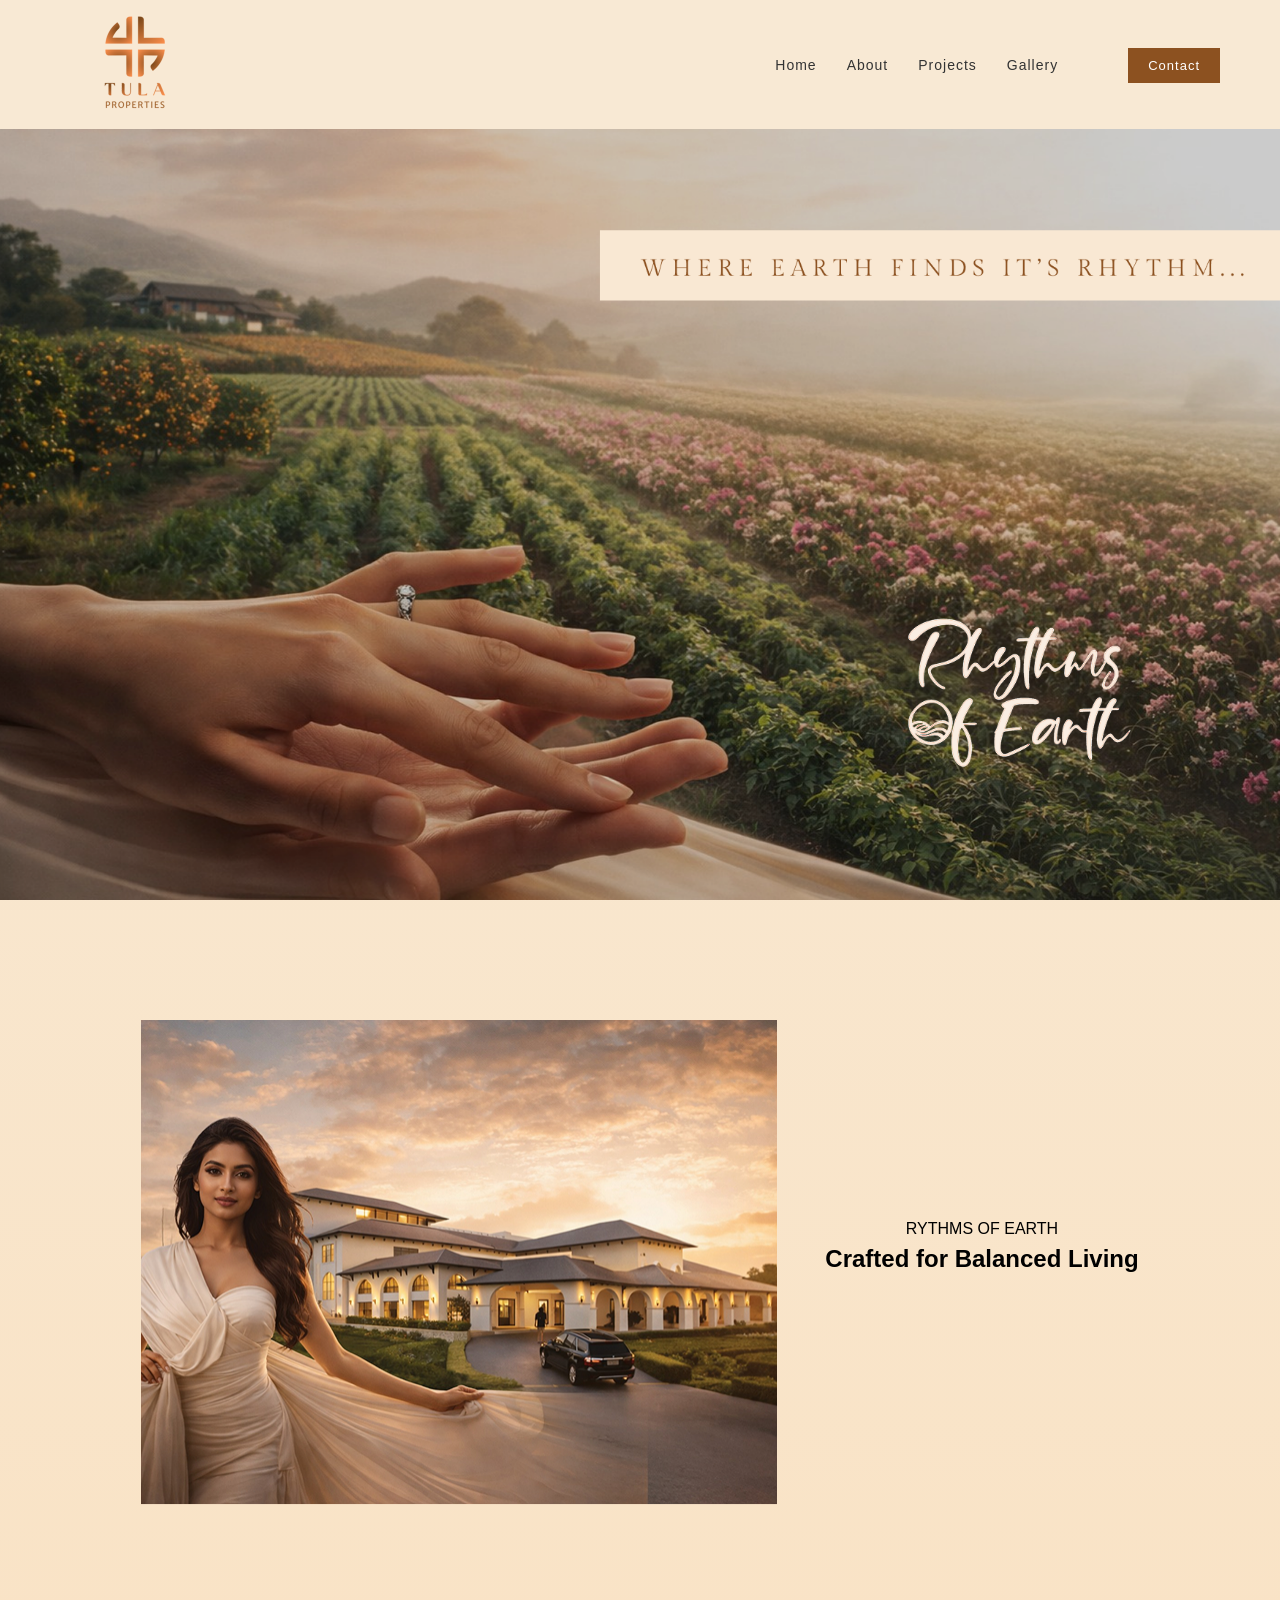
==== Projects/index.html @ 4216119c "Initial Commit" ====
<!DOCTYPE html>
<html lang="en">
    <head>
        <meta charset="UTF-8">
        <meta name="viewport" content="width=device-width, initial-scale=1.0">
        <title>Rhythms of Earth</title>
        <link rel="stylesheet" href="./style.css">
    </head>
    <body>
        <main>
            <header class="tula-navbar">
                <div
                    class="tula-container">
    
                    <!-- Logo -->
                    <div class="tula-logo">
                        <div class="logo-text">
                            <img src="./Images/Logo.png" alt="Logo" class="nav-logo">
                        </div>
                    </div>
    
                    <!-- Nav Links -->
                    <nav class="tula-nav">
                        <ul class="tula-nav-links">
                            <li>
                                <a href="#">Home</a>
                            </li>
                            <li>
                                <a href="#">About</a>
                            </li>
                            <li>
                                <a href="#">Projects</a>
                            </li>
                            <li>
                                <a href="#">Gallery</a>
                            </li>
                        </ul>
                        <!-- Contact Button -->
                        <div class="tula-contact">
                            <a href="#" class="tula-btn">Contact</a>
                        </div>
                    </nav>
    
    
                    <!-- Hamburger -->
                    <div class="tula-hamburger" id="tulaHamburger">
                        <span></span>
                        <span></span>
                        <span></span>
                    </div>
    
                </div>
            </header>
            <section class="hero-section"></section>
            <section class="about-section">
                <div class="main-container">
                    <div class="about-section-wrapper">
                        <div class="about-image-wrapper">
                            <img src="./Images/about-image.png" alt="" class="about-image">
                        </div>
                        <div class="about-section-content-wrapper">
                            <div class="about-title-wrapper">
                                <div class="about-title-wrapper-left">
                                    <p class="about-sub-title">RYTHMS OF EARTH</p>
                                    <h2 class="about-title">Crafted for Balanced Living</h2>
                                </div>
                                <div class="about-title-wrapper-right"></div>
                            </div>
                            <div class="about-content-wrapper"></div>
                            <div class="about-btn-wrapper"></div>
                        </div>
                    </div>
                </div>
            </section>
        </main>
        <script src="./script.js"></script>
    </body>
</html>
---- Projects/style.css ----
/* RESET */
* {
  margin: 0;
  padding: 0;
  box-sizing: border-box;
}

body {
  height: 100%;
  width: 100%;
  overflow-x: hidden;
  scroll-behavior: smooth;
  font-family: "Montserrat", sans-serif;
  background: linear-gradient(#F8EAD6, #F9E3C6);
}

.main-container{
    width: 100%;
    max-width: 1280px;
    margin: 0 auto;
}


/* NAVBAR */
.tula-navbar {
  width: 100%;
  background: #f8e9d4;
  position: fixed;
  top: 0;
  left: 0;
  z-index: 999;
}

.tula-container {
  max-width: 1200px;
  margin: auto;
  padding: 15px 20px;
  display: flex;
  align-items: center;
  justify-content: space-between;
}

/* LOGO */
.tula-logo {
  display: flex;
  align-items: center;
  gap: 8px;
}

.logo-icon {
  font-size: 24px;
  color: #8c5120;
}
.nav-logo {
  width: 151px;
  max-height: 95px;
}
/* NAV LINKS */
.tula-nav {
  display: flex;
  justify-content: center;
  align-items: center;
  gap: 70px;
}
.tula-nav-links {
  display: flex;
  list-style: none;
  gap: 30px;
}

.tula-nav-links a {
  text-decoration: none;
  color: #333;
  font-size: 14px;
  letter-spacing: 1px;
  transition: 0.3s;
}

.tula-nav-links a:hover {
  color: #8c5120;
}

/* BUTTON */
.tula-btn {
  background: #8c5120;
  color: #fff;
  padding: 10px 20px;
  text-decoration: none;
  font-size: 13px;
  letter-spacing: 1px;
  transition: 0.3s;
}

.tula-btn:hover {
  opacity: 0.8;
}

/* HAMBURGER */
.tula-hamburger {
  display: none;
  flex-direction: column;
  cursor: pointer;
  gap: 5px;
}

.tula-hamburger span {
  width: 25px;
  height: 3px;
  background: #000;
  transition: 0.3s;
}

/* MOBILE MENU */
@media (max-width: 992px) {
  .tula-nav {
    position: absolute;
    top: 100%;
    left: 0;
    width: 100%;
    background: #f8e9d4;
    max-height: 0;
    overflow: hidden;
    transition: 0.4s ease;
  }

  .tula-nav.active {
    max-height: 300px;
  }

  .tula-nav-links {
    flex-direction: column;
    padding: 20px;
    gap: 15px;
  }

  .tula-contact {
    display: none;
  }

  .tula-hamburger {
    display: flex;
  }
}

/* HAMBURGER ANIMATION */
.tula-hamburger.active span:nth-child(1) {
  transform: rotate(45deg) translate(5px, 5px);
}

.tula-hamburger.active span:nth-child(2) {
  opacity: 0;
}

.tula-hamburger.active span:nth-child(3) {
  transform: rotate(-45deg) translate(5px, -5px);
}


/* Hero Section  */

.hero-section{
    width: 100%;
    height: 100vh;
    background-image: url(./Images/Banner.png);
    background-position: center;
    background-size: cover;
    background-repeat: no-repeat;
}

/* About Section  */

.about-section{
    width: 100%;
    padding: 120px 0;
}
.about-section-wrapper{
    display: flex;
    justify-content: center;
    align-items: center;
    gap: 3rem;
}
.about-image-wrapper{
    width: 636px;
    height: 485px;
}
.about-image{
    height: 100%;
    width: 100%;
}
.about-section-content-wrapper{
    display: flex;
    flex-direction: column;
    justify-content: start;
    align-items: center;
    gap: 1rem;
}
.about-title-wrapper{
    display: flex;
    justify-content: space-between;
    align-items: center;
}
.about-title-wrapper-left{
    display: flex;
    flex-direction: column;
    justify-content: start;
    align-items: center;
    gap: 0.4rem;
}
.about-sub-title{
     
}
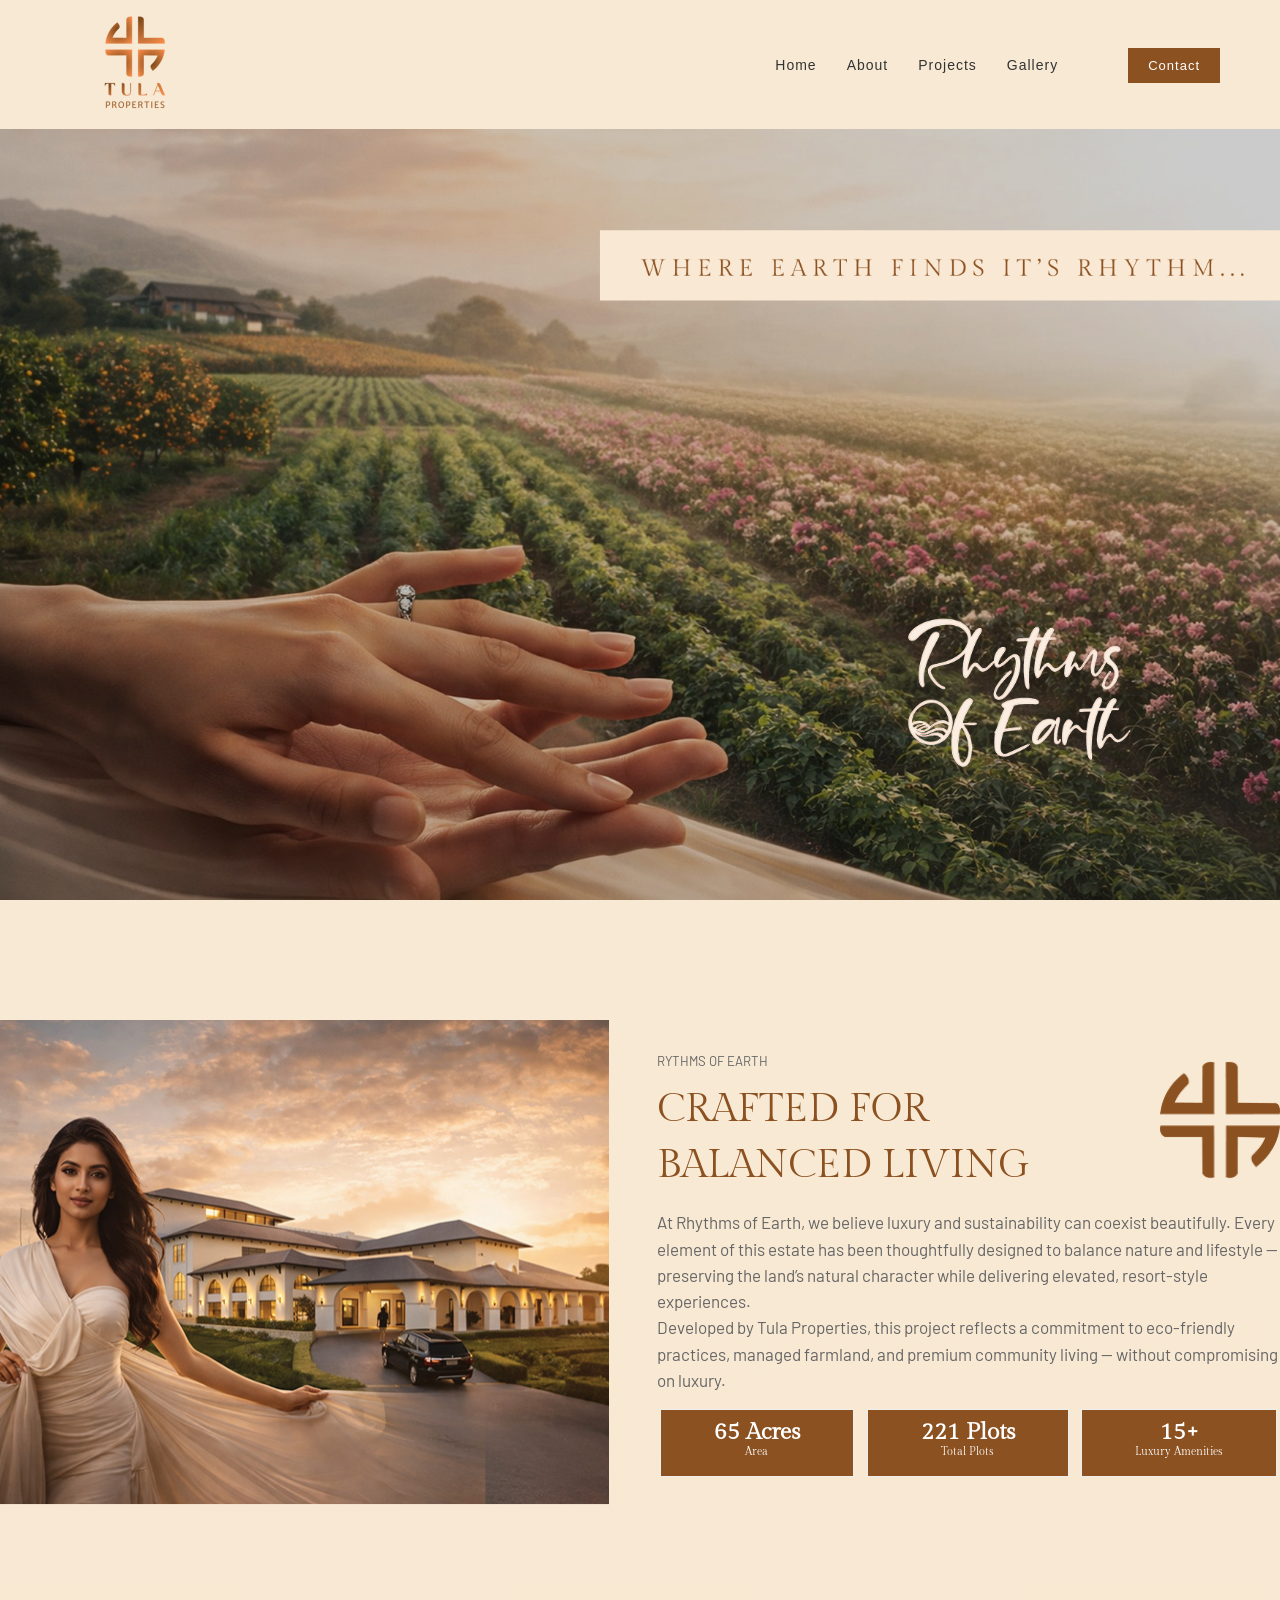
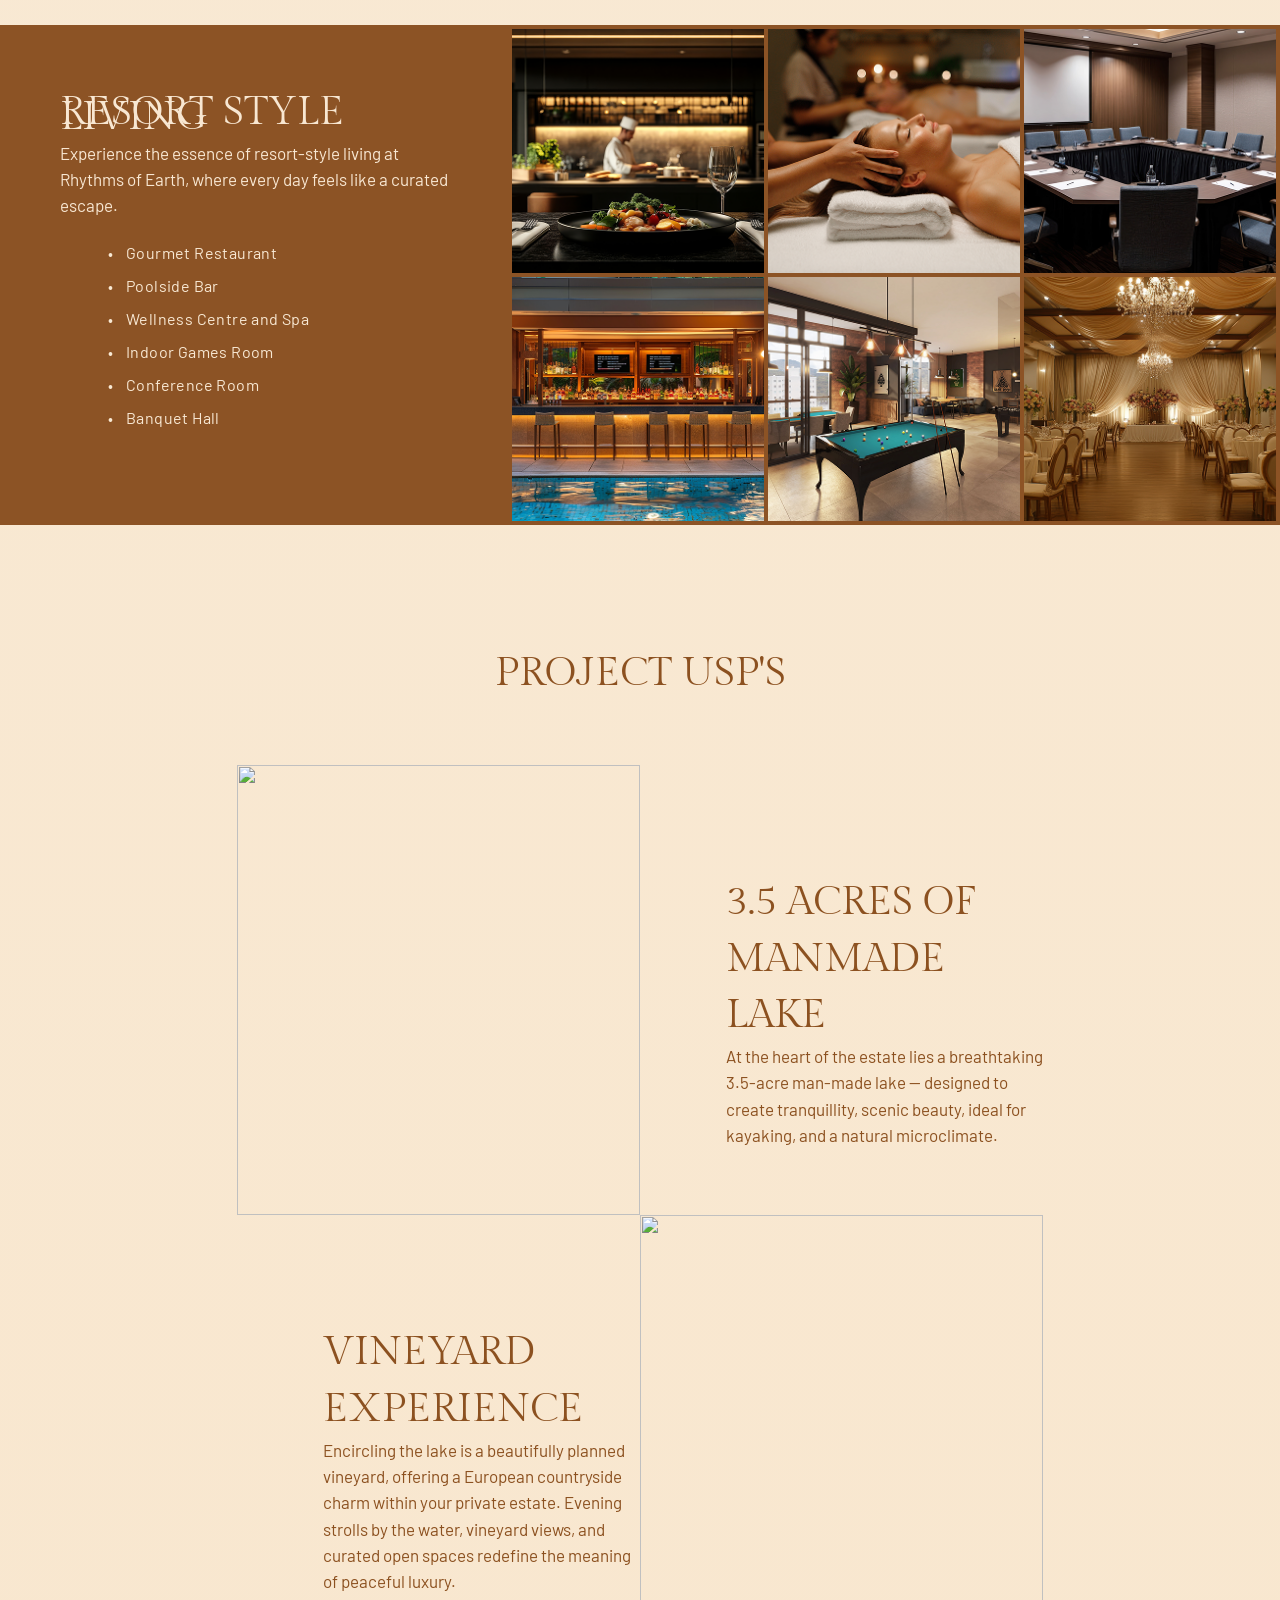
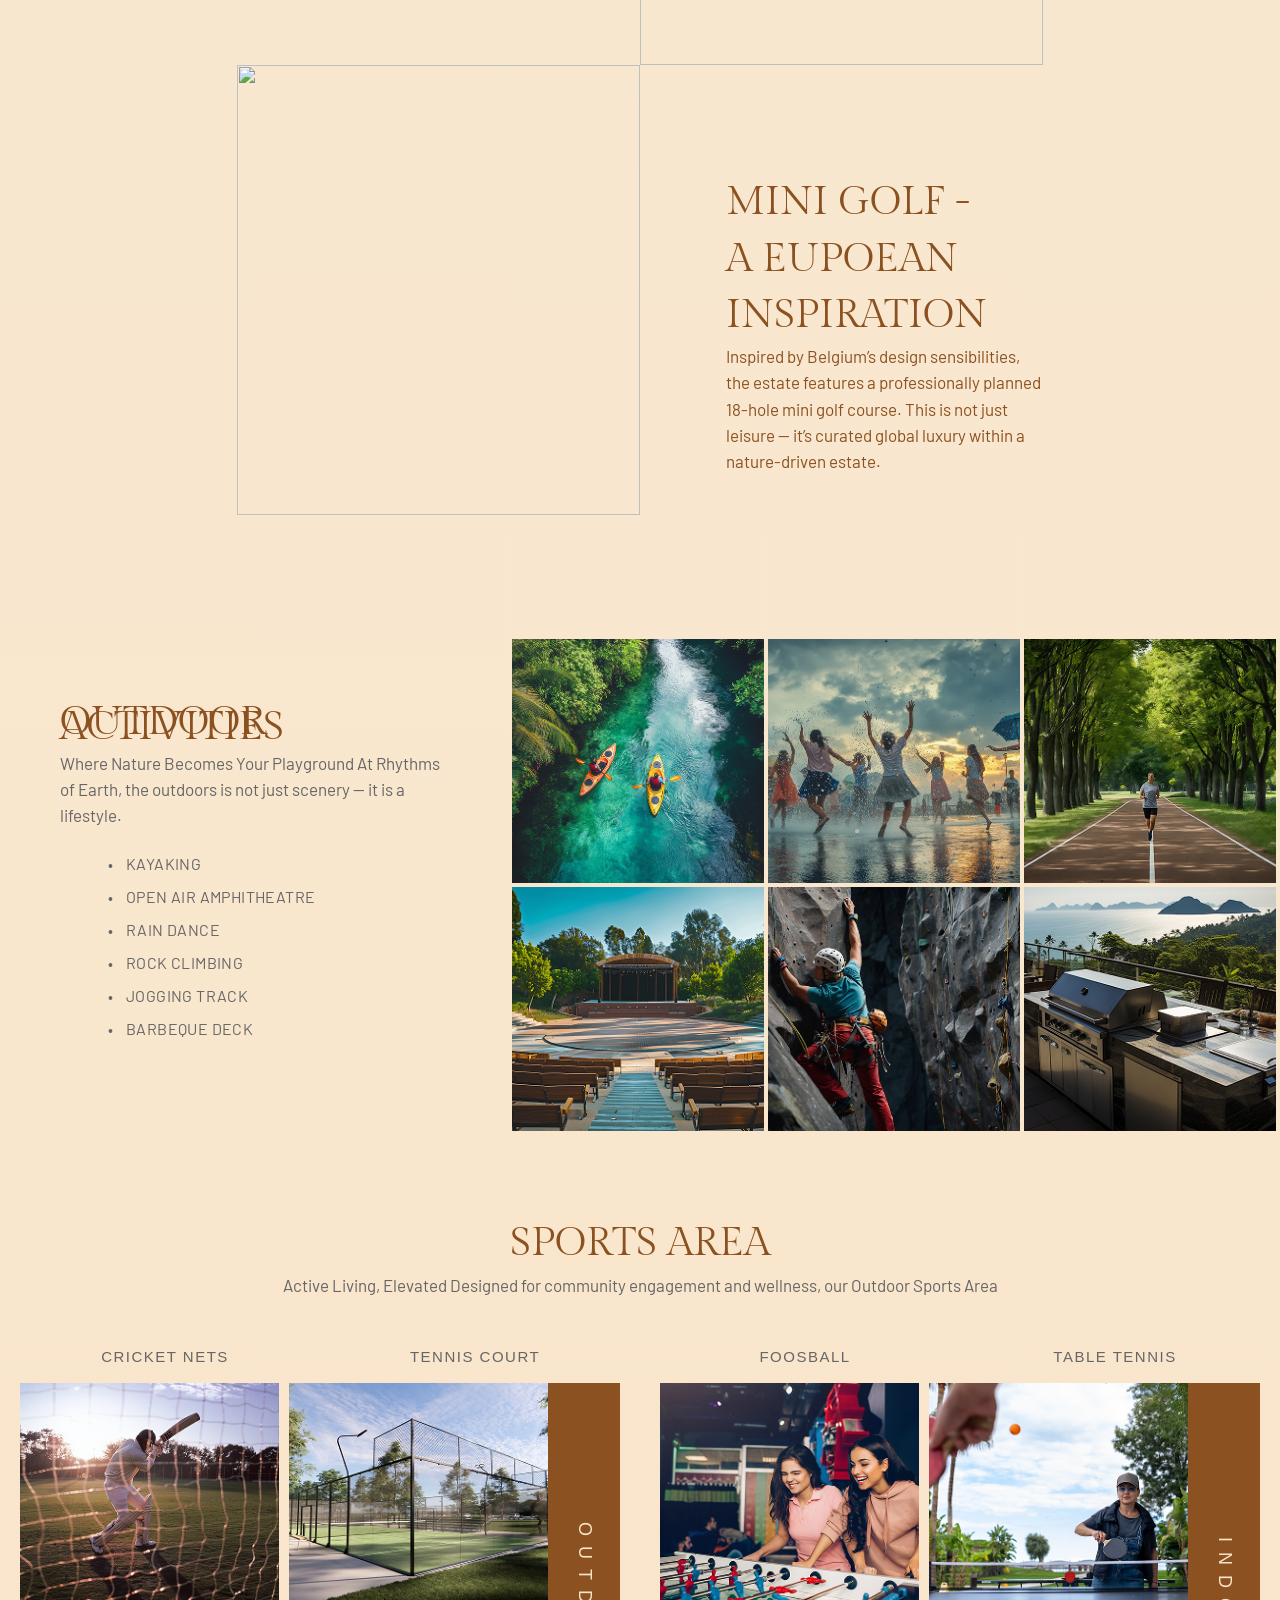
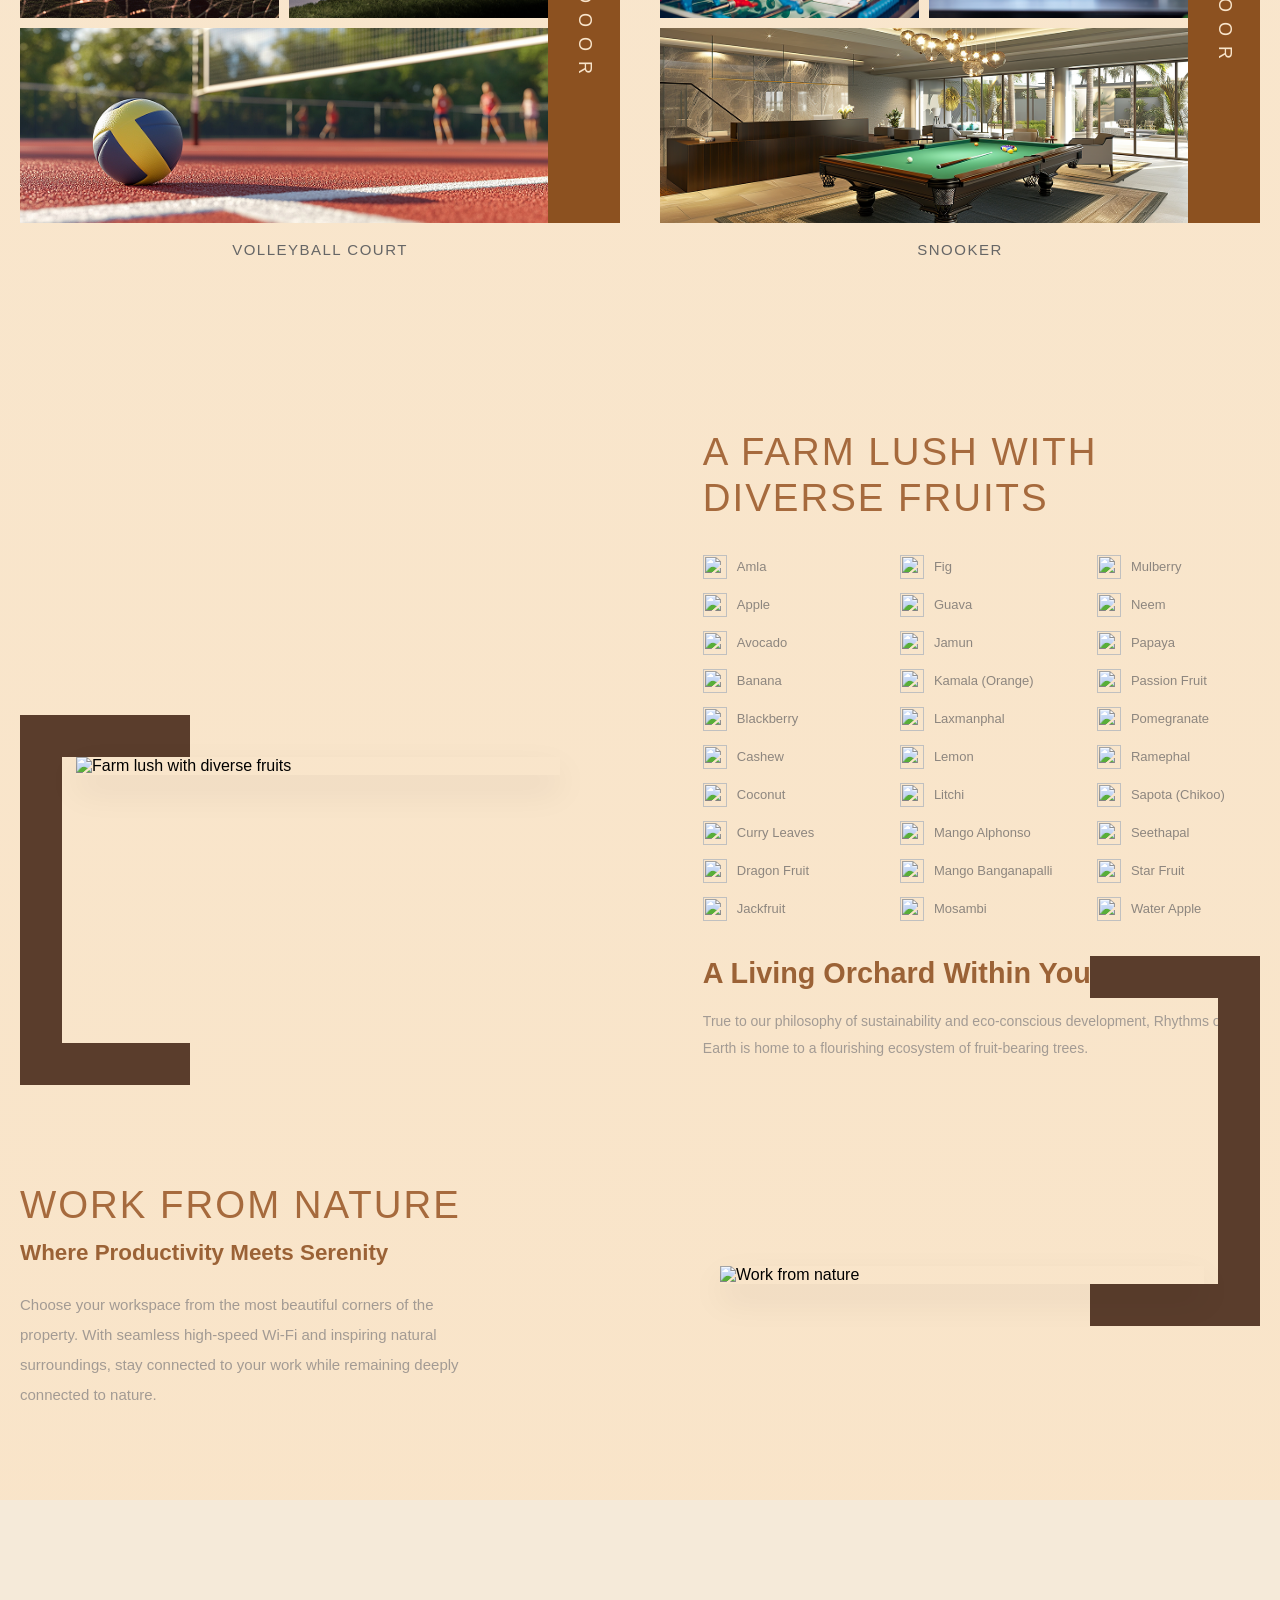
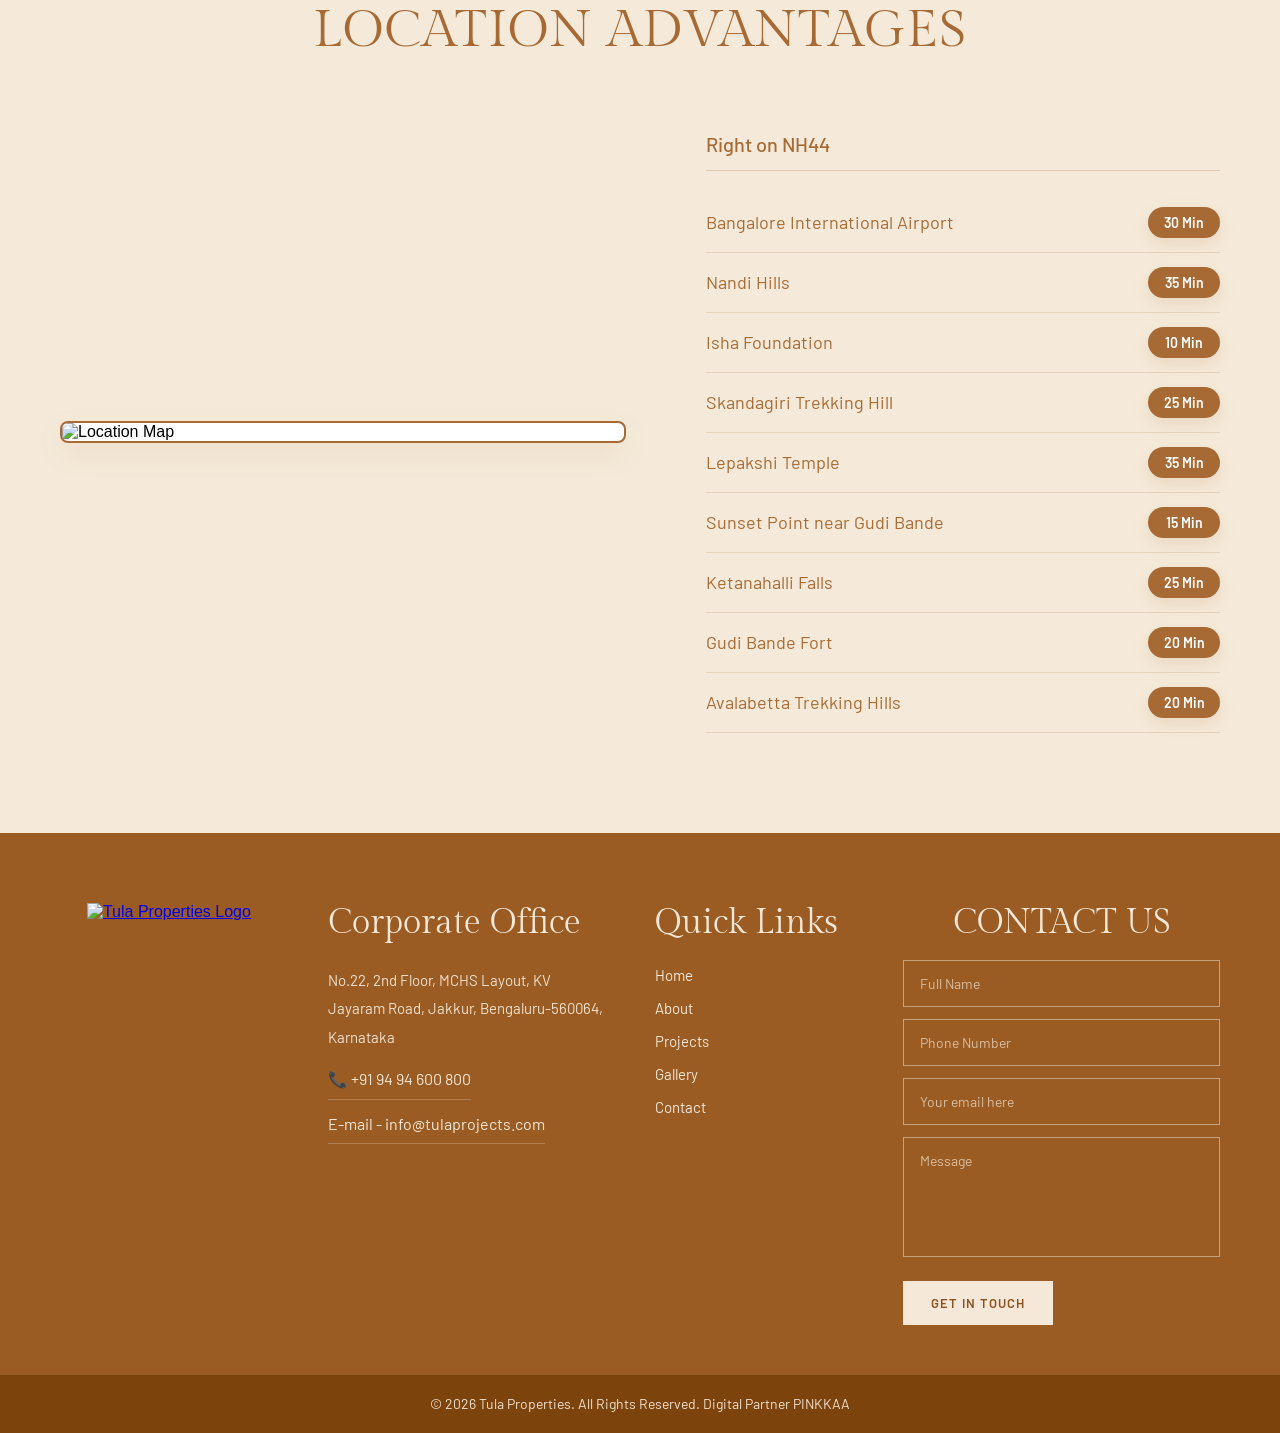
==== commit 914e76b3: "Changes completed" ====
--- a/Projects/index.html
+++ b/Projects/index.html
@@ -4,6 +4,9 @@
         <meta charset="UTF-8">
         <meta name="viewport" content="width=device-width, initial-scale=1.0">
         <title>Rhythms of Earth</title>
+        <link rel="preconnect" href="https://fonts.googleapis.com">
+        <link rel="preconnect" href="https://fonts.gstatic.com" crossorigin>
+        <link href="https://fonts.googleapis.com/css2?family=Barlow:ital,wght@0,100;0,200;0,300;0,400;0,500;0,600;0,700;0,800;0,900;1,100;1,200;1,300;1,400;1,500;1,600;1,700;1,800;1,900&family=Gilda+Display&display=swap" rel="stylesheet">
         <link rel="stylesheet" href="./style.css">
     </head>
     <body>
@@ -62,16 +65,488 @@
                             <div class="about-title-wrapper">
                                 <div class="about-title-wrapper-left">
                                     <p class="about-sub-title">RYTHMS OF EARTH</p>
-                                    <h2 class="about-title">Crafted for Balanced Living</h2>
+                                    <h2 class="about-title">Crafted for <br> Balanced Living</h2>
                                 </div>
-                                <div class="about-title-wrapper-right"></div>
-                            </div>
-                            <div class="about-content-wrapper"></div>
-                            <div class="about-btn-wrapper"></div>
-                        </div>
-                    </div>
-                </div>
-            </section>
+                                <div class="about-title-wrapper-right">
+                                    <img src="./Images/logo-without-text.png" alt="" class="about-logo">
+                                </div>
+                            </div>
+                            <div class="about-content-wrapper">
+                                <p class="about-content">At Rhythms of Earth, we believe luxury and sustainability can coexist beautifully.
+                                    Every element of this estate has been thoughtfully designed to balance nature
+                                    and lifestyle — preserving the land’s natural character while delivering elevated,
+                                    resort-style experiences. <br>
+                                    Developed by Tula Properties, this project reflects a commitment to eco-friendly practices,
+                                    managed farmland, and premium community living — without compromising on luxury.</p>
+                            </div>
+                            <div class="about-points-wrapper">
+                                <div class="about-points">
+                                    <h3>65 Acres</h3>
+                                    <p>Area</p>
+                                </div>
+                                <div class="about-points">
+                                    <h3>221 Plots</h3>
+                                    <p>Total Plots</p>
+                                </div>
+                                <div class="about-points">
+                                    <h3>15+</h3>
+                                    <p>Luxury Amenities</p>
+                                </div>
+                            </div>
+                        </div>
+                    </div>
+                </div>
+            </section>
+            <section class="resort-style-section">
+                <div class="resort-container">
+                  
+                  <!-- Left Content -->
+                  <div class="resort-content">
+                    <h2>RESORT STYLE LIVING</h2>
+                    <p>
+                      Experience the essence of resort-style living at Rhythms of
+                      Earth, where every day feels like a curated escape.
+                    </p>
+              
+                    <ul class="resort-list">
+                      <li>Gourmet Restaurant</li>
+                      <li>Poolside Bar</li>
+                      <li>Wellness Centre and Spa</li>
+                      <li>Indoor Games Room</li>
+                      <li>Conference Room</li>
+                      <li>Banquet Hall</li>
+                    </ul>
+                  </div>
+              
+                  <!-- Right Image Grid -->
+                  <div class="resort-gallery">
+                    <div class="gallery-item item1">
+                      <img src="./Images/resort-1.png" alt="Gourmet Restaurant">
+                    </div>
+                    <div class="gallery-item item2">
+                      <img src="./Images/resort-2.png" alt="Spa">
+                    </div>
+                    <div class="gallery-item item3">
+                      <img src="./Images/resort-3.png" alt="Conference Room">
+                    </div>
+                    <div class="gallery-item item4">
+                      <img src="./Images/resort-4.png" alt="Poolside Bar">
+                    </div>
+                    <div class="gallery-item item5">
+                      <img src="./Images/resort-5.png" alt="Games Room">
+                    </div>
+                    <div class="gallery-item item6">
+                      <img src="./Images/resort-6.png" alt="Banquet Hall">
+                    </div>
+                  </div>
+              
+                </div>
+            </section>
+            <section class="project-sections">
+                <div class="project-section-wrapper">
+                    <div class="project-title-wrapper">
+                        <h2 class="project-title">PROJECT USP'S</h2>
+                    </div>
+                    <div class="project-content-wrapper">
+                        <div class="project-card-wrapper">
+                            <div class="project-card-image-wrapper">
+                                <img src="./Images/project1.jpg" alt="" class="project-card-image">
+                            </div>
+                            <div class="project-card-content-wrapper">
+                                <h3 class="project-card-title">3.5 ACRES oF MANMADE LAKE</h3>
+                                <p class="project-card-para">At the heart of the estate lies a breathtaking 3.5-acre man-made lake — designed to create
+                                    tranquillity, scenic beauty, ideal for kayaking, and a natural microclimate.</p>
+                            </div>
+                        </div>
+                        <div class="project-card-wrapper reverse">
+                            <div class="project-card-image-wrapper">
+                                <img src="./Images/project2.jpg" alt="" class="project-card-image">
+                            </div>
+                            <div class="project-card-content-wrapper">
+                                <h3 class="project-card-title">VINEYARD EXPERIENCE</h3>
+                                <p class="project-card-para">Encircling the lake is a beautifully planned vineyard, offering a European countryside
+                                    charm within your private estate. Evening strolls by the water, vineyard views, and
+                                    curated open spaces redefine the meaning of peaceful luxury.</p>
+                            </div>
+                        </div>
+                        <div class="project-card-wrapper">
+                            <div class="project-card-image-wrapper">
+                                <img src="./Images/project3.jpg" alt="" class="project-card-image">
+                            </div>
+                            <div class="project-card-content-wrapper">
+                                <h3 class="project-card-title">MINI GOLF - <br>
+                                    A EUPOEAN INSPIRATION</h3>
+                                <p class="project-card-para">Inspired by Belgium’s design sensibilities, the estate features a professionally planned
+                                    18-hole mini golf course. This is not just leisure — it’s curated global luxury within a
+                                    nature-driven estate.</p>
+                            </div>
+                        </div>
+                    </div>
+                </div>
+            </section>
+            <section class="outdoor-style-section">
+                <div class="outdoor-container">
+                  
+                  <!-- Left Content -->
+                  <div class="outdoor-content">
+                    <h2>OUTDOOR ACTIVITIES</h2>
+                    <p>
+                        Where Nature Becomes Your Playground At Rhythms of Earth,
+                        the outdoors is not just scenery — it is a lifestyle.
+                    </p>
+              
+                    <ul class="outdoor-list">
+                      <li>KAYAKING </li>
+                      <li>OPEN AIR AMPHITHEATRE</li>
+                      <li>RAIN DANCE</li>
+                      <li>ROCK CLIMBING </li>
+                      <li>JOGGING TRACK </li>
+                      <li>BARBEQUE DECK</li>
+                    </ul>
+                  </div>
+              
+                  <!-- Right Image Grid -->
+                  <div class="outdoor-gallery">
+                    <div class="gallery-item item1">
+                      <img src="./Images/outdoor-1.png" alt="Gourmet Restaurant">
+                    </div>
+                    <div class="gallery-item item2">
+                      <img src="./Images/outdoor-2.png" alt="Spa">
+                    </div>
+                    <div class="gallery-item item3">
+                      <img src="./Images/outdoor-3.png" alt="Conference Room">
+                    </div>
+                    <div class="gallery-item item4">
+                      <img src="./Images/outdoor-4.png" alt="Poolside Bar">
+                    </div>
+                    <div class="gallery-item item5">
+                      <img src="./Images/outdoor-5.png" alt="Games Room">
+                    </div>
+                    <div class="gallery-item item6">
+                      <img src="./Images/outdoor-6.png" alt="Banquet Hall">
+                    </div>
+                  </div>
+              
+                </div>
+            </section>
+            <section class="sports-area-section">
+                <div class="sports-area-container">
+                  <!-- Heading -->
+                  <div class="sports-area-header">
+                    <h2>SPORTS AREA</h2>
+                    <p>
+                      Active Living, Elevated Designed for community engagement and wellness,
+                      our Outdoor Sports Area
+                    </p>
+                  </div>
+              
+                  <!-- Main Grid -->
+                  <div class="sports-area-grid">
+                    
+                    <!-- LEFT CARD -->
+                    <div class="sports-card">
+                      <div class="sports-card-top-labels">
+                        <span>CRICKET NETS</span>
+                        <span>TENNIS COURT</span>
+                      </div>
+              
+                      <div class="sports-card-layout">
+                        <div class="sports-card-images sports-card-images-left">
+                          <div class="sports-img sports-img-1">
+                            <img src="./Images/cricket.png" alt="Cricket Nets">
+                          </div>
+                          <div class="sports-img sports-img-2">
+                            <img src="./Images/tennis.png" alt="Tennis Court">
+                          </div>
+                          <div class="sports-img sports-img-3 sports-wide">
+                            <img src="./Images/volleyball.png" alt="Volleyball Court">
+                          </div>
+                        </div>
+              
+                        <div class="sports-strap">
+                          <span>OUTDOOR</span>
+                        </div>
+                      </div>
+              
+                      <div class="sports-card-bottom-label">
+                        <span>VOLLEYBALL COURT</span>
+                      </div>
+                    </div>
+              
+                    <!-- RIGHT CARD -->
+                    <div class="sports-card">
+                      <div class="sports-card-top-labels">
+                        <span>FOOSBALL</span>
+                        <span>TABLE TENNIS</span>
+                      </div>
+              
+                      <div class="sports-card-layout">
+                        <div class="sports-card-images sports-card-images-right">
+                          <div class="sports-img sports-img-4">
+                            <img src="./Images/foosball.png" alt="Foosball">
+                          </div>
+                          <div class="sports-img sports-img-5">
+                            <img src="./Images/table-tennis.png" alt="Table Tennis">
+                          </div>
+                          <div class="sports-img sports-img-6 sports-wide">
+                            <img src="./Images/snooker.png" alt="Snooker">
+                          </div>
+                        </div>
+              
+                        <div class="sports-strap">
+                          <span>INDOOR</span>
+                        </div>
+                      </div>
+              
+                      <div class="sports-card-bottom-label">
+                        <span>SNOOKER</span>
+                      </div>
+                    </div>
+              
+                  </div>
+                </div>
+            </section>
+            <section class="nature-lifestyle-section">
+                <div class="main-container">
+              
+                  <!-- TOP BLOCK -->
+                  <div class="nature-top-block">
+              
+                    <!-- Left Image with Frame -->
+                    <div class="nature-framed-image nature-frame-left">
+                      <div class="nature-frame-shape"></div>
+                      <div class="nature-image-box">
+                        <img src="images/farm-lush.jpg" alt="Farm lush with diverse fruits">
+                      </div>
+                    </div>
+              
+                    <!-- Right Content -->
+                    <div class="nature-top-content">
+                      <h2 class="nature-main-title">A FARM LUSH WITH DIVERSE FRUITS</h2>
+              
+                      <div class="nature-fruit-grid">
+                        <div class="fruit-item"><img src="images/icons/amla.png" alt=""> <span>Amla</span></div>
+                        <div class="fruit-item"><img src="images/icons/fig.png" alt=""> <span>Fig</span></div>
+                        <div class="fruit-item"><img src="images/icons/mulberry.png" alt=""> <span>Mulberry</span></div>
+              
+                        <div class="fruit-item"><img src="images/icons/apple.png" alt=""> <span>Apple</span></div>
+                        <div class="fruit-item"><img src="images/icons/guava.png" alt=""> <span>Guava</span></div>
+                        <div class="fruit-item"><img src="images/icons/neem.png" alt=""> <span>Neem</span></div>
+              
+                        <div class="fruit-item"><img src="images/icons/avocado.png" alt=""> <span>Avocado</span></div>
+                        <div class="fruit-item"><img src="images/icons/jamun.png" alt=""> <span>Jamun</span></div>
+                        <div class="fruit-item"><img src="images/icons/papaya.png" alt=""> <span>Papaya</span></div>
+              
+                        <div class="fruit-item"><img src="images/icons/banana.png" alt=""> <span>Banana</span></div>
+                        <div class="fruit-item"><img src="images/icons/kamala.png" alt=""> <span>Kamala (Orange)</span></div>
+                        <div class="fruit-item"><img src="images/icons/passion-fruit.png" alt=""> <span>Passion Fruit</span></div>
+              
+                        <div class="fruit-item"><img src="images/icons/blackberry.png" alt=""> <span>Blackberry</span></div>
+                        <div class="fruit-item"><img src="images/icons/laxmanphal.png" alt=""> <span>Laxmanphal</span></div>
+                        <div class="fruit-item"><img src="images/icons/pomegranate.png" alt=""> <span>Pomegranate</span></div>
+              
+                        <div class="fruit-item"><img src="images/icons/cashew.png" alt=""> <span>Cashew</span></div>
+                        <div class="fruit-item"><img src="images/icons/lemon.png" alt=""> <span>Lemon</span></div>
+                        <div class="fruit-item"><img src="images/icons/ramaphal.png" alt=""> <span>Ramephal</span></div>
+              
+                        <div class="fruit-item"><img src="images/icons/coconut.png" alt=""> <span>Coconut</span></div>
+                        <div class="fruit-item"><img src="images/icons/litchi.png" alt=""> <span>Litchi</span></div>
+                        <div class="fruit-item"><img src="images/icons/sapota.png" alt=""> <span>Sapota (Chikoo)</span></div>
+              
+                        <div class="fruit-item"><img src="images/icons/curry-leaves.png" alt=""> <span>Curry Leaves</span></div>
+                        <div class="fruit-item"><img src="images/icons/mango-alphonso.png" alt=""> <span>Mango Alphonso</span></div>
+                        <div class="fruit-item"><img src="images/icons/seethapal.png" alt=""> <span>Seethapal</span></div>
+              
+                        <div class="fruit-item"><img src="images/icons/dragon-fruit.png" alt=""> <span>Dragon Fruit</span></div>
+                        <div class="fruit-item"><img src="images/icons/mango-banganapalli.png" alt=""> <span>Mango Banganapalli</span></div>
+                        <div class="fruit-item"><img src="images/icons/star-fruit.png" alt=""> <span>Star Fruit</span></div>
+              
+                        <div class="fruit-item"><img src="images/icons/jackfruit.png" alt=""> <span>Jackfruit</span></div>
+                        <div class="fruit-item"><img src="images/icons/mosambi.png" alt=""> <span>Mosambi</span></div>
+                        <div class="fruit-item"><img src="images/icons/water-apple.png" alt=""> <span>Water Apple</span></div>
+                      </div>
+              
+                      <div class="nature-top-bottom-text">
+                        <h3>A Living Orchard Within Your Estate</h3>
+                        <span class="nature-dash">-</span>
+                        <p>
+                          True to our philosophy of sustainability and eco-conscious development,
+                          Rhythms of Earth is home to a flourishing ecosystem of fruit-bearing trees.
+                        </p>
+                      </div>
+                    </div>
+                  </div>
+              
+                  <!-- BOTTOM BLOCK -->
+                  <div class="nature-bottom-block">
+              
+                    <!-- Left Content -->
+                    <div class="nature-bottom-content">
+                      <h2>WORK FROM NATURE</h2>
+                      <h4>Where Productivity Meets Serenity</h4>
+                      <p>
+                        Choose your workspace from the most beautiful corners of the property.
+                        With seamless high-speed Wi-Fi and inspiring natural surroundings,
+                        stay connected to your work while remaining deeply connected to nature.
+                      </p>
+                    </div>
+              
+                    <!-- Right Image with Frame -->
+                    <div class="nature-framed-image nature-frame-right">
+                      <div class="nature-frame-shape"></div>
+                      <div class="nature-image-box">
+                        <img src="images/work-from-nature.jpg" alt="Work from nature">
+                      </div>
+                    </div>
+              
+                  </div>
+              
+                </div>
+            </section>
+            <section class="location-advantages-section">
+                <div class="location-advantages-container">
+                  
+                  <!-- Heading -->
+                  <div class="location-advantages-title-wrap">
+                    <h2 class="location-advantages-title">LOCATION ADVANTAGES</h2>
+                  </div>
+              
+                  <!-- Content -->
+                  <div class="location-advantages-content">
+                    
+                    <!-- Left Map -->
+                    <div class="location-map-wrap">
+                      <img src="./Images/location-map.jpg" alt="Location Map" class="location-map-img">
+                    </div>
+              
+                    <!-- Right Details -->
+                    <div class="location-details-wrap">
+                      <div class="location-top-note">Right on NH44</div>
+              
+                      <div class="location-list">
+                        <div class="location-item">
+                          <span class="location-place">Bangalore International Airport</span>
+                          <span class="location-time">30 Min</span>
+                        </div>
+              
+                        <div class="location-item">
+                          <span class="location-place">Nandi Hills</span>
+                          <span class="location-time">35 Min</span>
+                        </div>
+              
+                        <div class="location-item">
+                          <span class="location-place">Isha Foundation</span>
+                          <span class="location-time">10 Min</span>
+                        </div>
+              
+                        <div class="location-item">
+                          <span class="location-place">Skandagiri Trekking Hill</span>
+                          <span class="location-time">25 Min</span>
+                        </div>
+              
+                        <div class="location-item">
+                          <span class="location-place">Lepakshi Temple</span>
+                          <span class="location-time">35 Min</span>
+                        </div>
+              
+                        <div class="location-item">
+                          <span class="location-place">Sunset Point near Gudi Bande</span>
+                          <span class="location-time">15 Min</span>
+                        </div>
+              
+                        <div class="location-item">
+                          <span class="location-place">Ketanahalli Falls</span>
+                          <span class="location-time">25 Min</span>
+                        </div>
+              
+                        <div class="location-item">
+                          <span class="location-place">Gudi Bande Fort</span>
+                          <span class="location-time">20 Min</span>
+                        </div>
+              
+                        <div class="location-item">
+                          <span class="location-place">Avalabetta Trekking Hills</span>
+                          <span class="location-time">20 Min</span>
+                        </div>
+                      </div>
+                    </div>
+              
+                  </div>
+                </div>
+            </section>
+            <footer class="lux-footer">
+                <div class="lux-footer-container">
+                  
+                  <!-- Logo Section -->
+                  <div class="lux-footer-col lux-footer-brand">
+                    <a href="#" class="lux-footer-logo">
+                      <img src="./Images/footer-logo.png" alt="Tula Properties Logo">
+                    </a>
+                  </div>
+              
+                  <!-- Corporate Office -->
+                  <div class="lux-footer-col">
+                    <h3 class="lux-footer-heading">Corporate Office</h3>
+                    <p class="lux-footer-text">
+                      No.22, 2nd Floor, MCHS Layout, KV Jayaram Road, Jakkur, Bengaluru-560064, Karnataka
+                    </p>
+              
+                    <a href="tel:+919494600800" class="lux-footer-contact">
+                      📞 +91 94 94 600 800
+                    </a>
+              
+                    <a href="mailto:info@tulaprojects.com" class="lux-footer-contact">
+                      E-mail - info@tulaprojects.com
+                    </a>
+                  </div>
+              
+                  <!-- Quick Links -->
+                  <div class="lux-footer-col">
+                    <h3 class="lux-footer-heading">Quick Links</h3>
+                    <ul class="lux-footer-links">
+                      <li><a href="#">Home</a></li>
+                      <li><a href="#">About</a></li>
+                      <li><a href="#">Projects</a></li>
+                      <li><a href="#">Gallery</a></li>
+                      <li><a href="#">Contact</a></li>
+                    </ul>
+                  </div>
+              
+                  <!-- Contact Form -->
+                  <div class="lux-footer-col lux-footer-form-wrap">
+                    <h3 class="lux-footer-heading lux-footer-form-title">CONTACT US</h3>
+              
+                    <form class="lux-footer-form">
+                      <input type="text" placeholder="Full Name" required>
+                      <input type="tel" placeholder="Phone Number" required>
+                      <input type="email" placeholder="Your email here" required>
+                      <textarea placeholder="Message" rows="4"></textarea>
+              
+                      <div class="lux-footer-form-bottom">
+                        <button type="submit" class="lux-footer-btn">GET IN TOUCH</button>
+              
+                        <div class="lux-footer-socials">
+                          <a href="#" aria-label="Instagram">
+                            <i class="fa-brands fa-instagram"></i>
+                          </a>
+                          <a href="#" aria-label="Twitter">
+                            <i class="fa-brands fa-x-twitter"></i>
+                          </a>
+                          <a href="#" aria-label="Facebook">
+                            <i class="fa-brands fa-facebook-f"></i>
+                          </a>
+                        </div>
+                      </div>
+                    </form>
+                  </div>
+              
+                </div>
+              
+                <!-- Bottom Bar -->
+                <div class="lux-footer-bottom">
+                  <p>© 2026 Tula Properties. All Rights Reserved. Digital Partner PINKKAA</p>
+                </div>
+            </footer>
         </main>
         <script src="./script.js"></script>
     </body>
--- a/Projects/style.css
+++ b/Projects/style.css
@@ -198,14 +198,2041 @@
     display: flex;
     justify-content: space-between;
     align-items: center;
+    gap: 2rem;
+    width: 100%;
 }
 .about-title-wrapper-left{
     display: flex;
     flex-direction: column;
     justify-content: start;
+    align-items: start;
+    gap: 0.4rem;
+}
+.about-sub-title{
+  font-family: "Barlow", sans-serif;
+  font-size: 13.2px;
+  font-weight: 400;
+  line-height: 26.25px;
+  text-transform: uppercase;
+  color: #666666;
+}
+.about-title{
+  font-family: "Gilda Display", serif;
+  font-size: 40px;
+  font-weight: 400;
+  line-height: 56.25px;
+  text-transform: uppercase;
+  color: #8C5120;
+}
+.about-logo{
+  width: 120px;
+  height: 120px;
+}
+.about-content-wrapper{
+  text-align: left;
+  max-width: 650px;
+}
+.about-content{
+  font-family: "Barlow", sans-serif;
+  font-size: 17px;
+  font-weight: 400;
+  line-height: 26.25px;
+  letter-spacing: 3%;
+  color: #666666;
+}
+.about-points-wrapper{
+  display: flex;
+  justify-content: center;
+  align-items: center;
+  gap: 0.8rem;
+}
+.about-points{
+  display: flex;
+  flex-direction: column;
+  justify-content: center;
+  align-items: center;
+  text-align: center;
+  gap: 4px;
+  padding: 15px 53px;
+  background-color: #8C5120;
+  border: 1px solid #EEEEEE;
+}
+.about-points h3{
+  font-family: "Gilda Display", serif;
+  font-size: 23px;
+  font-weight: 700;
+  line-height: 14.95px;
+  color: #ffffff;
+}
+.about-points p{
+  font-family: "Gilda Display", serif;
+  font-size: 11px;
+  font-weight: 400;
+  line-height: 16.8px;
+  color: #ffffff;
+}
+
+
+/* ===========================
+   RESORT STYLE SECTION
+=========================== */
+.resort-style-section {
+  width: 100%;
+  background: #8c5325; /* similar brown tone */
+  padding: 0;
+  overflow: hidden;
+}
+
+.resort-container {
+  display: grid;
+  grid-template-columns: 40% 60%;
+  min-height: 500px;
+  align-items: stretch;
+}
+
+/* ===========================
+   LEFT CONTENT
+=========================== */
+.resort-content {
+  color: #f5e9dc;
+  padding: 70px 60px;
+  display: flex;
+  flex-direction: column;
+  justify-content: center;
+}
+
+.resort-content h2 {
+  margin-bottom: 20px;
+  text-transform: uppercase;
+  font-family: "Gilda Display", serif;
+  color: #F8E7D2;
+  font-size: 40px;
+  font-weight: 400;
+  line-height: 14%;
+}
+
+.resort-content p {
+  font-family: "Barlow", sans-serif;
+  font-size: 17px;
+  line-height: 26.25px;
+  max-width: 482px;
+  color: #F8E7D2;
+  margin-bottom: 25px;
+}
+
+.resort-list {
+  list-style: none;
+  padding: 0;
+  margin: 0;
+  margin-left: 3rem;
+}
+
+.resort-list li {
+  font-family: "Barlow", sans-serif;
+  position: relative;
+  padding-left: 18px;
+  margin-bottom: 14px;
+  font-size: 1rem;
+  color: #F8E8D3;
+  letter-spacing: 0.4px;
+}
+
+.resort-list li::before {
+  content: "•";
+  position: absolute;
+  left: 0;
+  top: 0;
+  color: #f8e9d4;
+  font-size: 1rem;
+}
+
+/* ===========================
+   RIGHT IMAGE GRID
+=========================== */
+.resort-gallery {
+  display: grid;
+  grid-template-columns: repeat(3, 1fr);
+  grid-template-rows: 1fr 1fr;
+  gap: 4px;
+  background: #8c5325;
+  padding: 4px 4px 4px 0;
+}
+
+.gallery-item {
+  position: relative;
+  overflow: hidden;
+  min-height: 240px;
+}
+
+.gallery-item img {
+  width: 100%;
+  height: 100%;
+  object-fit: cover;
+  display: block;
+}
+
+/* Hover Effect */
+.gallery-item img {
+  transition: transform 0.5s ease;
+}
+
+.gallery-item:hover img {
+  transform: scale(1.05);
+}
+
+/* ===========================
+   TABLET
+=========================== */
+@media (max-width: 1024px) {
+  .resort-container {
+    grid-template-columns: 1fr;
+  }
+
+  .resort-content {
+    padding: 60px 40px;
+    text-align: left;
+  }
+
+  .resort-content h2 {
+    font-size: 2.2rem;
+  }
+
+  .resort-gallery {
+    grid-template-columns: repeat(3, 1fr);
+    grid-template-rows: auto auto;
+    padding: 0 4px 4px 4px;
+  }
+
+  .gallery-item {
+    min-height: 220px;
+  }
+}
+
+/* ===========================
+   MOBILE
+=========================== */
+@media (max-width: 768px) {
+  .resort-style-section {
+    padding: 0;
+  }
+
+  .resort-content {
+    padding: 45px 24px;
+    text-align: center;
     align-items: center;
-    gap: 0.4rem;
-}
-.about-sub-title{
-     
+  }
+
+  .resort-content h2 {
+    font-size: 1.9rem;
+    letter-spacing: 2px;
+  }
+
+  .resort-content p {
+    font-size: 0.95rem;
+    line-height: 1.7;
+    max-width: 100%;
+  }
+
+  .resort-list {
+    text-align: left;
+    width: 100%;
+    max-width: 320px;
+  }
+
+  .resort-list li {
+    font-size: 0.95rem;
+    margin-bottom: 12px;
+  }
+
+  .resort-gallery {
+    grid-template-columns: repeat(2, 1fr);
+    gap: 4px;
+    padding: 0 4px 4px 4px;
+  }
+
+  .gallery-item {
+    min-height: 180px;
+  }
+}
+
+/* ===========================
+   SMALL MOBILE
+=========================== */
+@media (max-width: 480px) {
+  .resort-content {
+    padding: 38px 18px;
+  }
+
+  .resort-content h2 {
+    font-size: 1.55rem;
+    letter-spacing: 1.5px;
+  }
+
+  .resort-content p {
+    font-size: 0.9rem;
+  }
+
+  .resort-list li {
+    font-size: 0.9rem;
+    padding-left: 16px;
+  }
+
+  .resort-gallery {
+    grid-template-columns: 1fr;
+  }
+
+  .gallery-item {
+    min-height: 220px;
+  }
+}
+
+
+/* Projects Sections  */
+
+.project-sections{
+  width: 100%;
+  padding: 120px 0;
+  position: relative;
+}
+.project-section-wrapper{
+  display: flex;
+  flex-direction: column;
+  justify-content: center;
+  align-items: center;
+  gap: 4rem;
+}
+.project-title-wrapper{
+  width: 100%;
+  text-align: center;
+}
+.project-title{
+  font-family: "Gilda Display", serif;
+  font-size: 40px;
+  font-weight: 400;
+  line-height: 56.25px;
+  color: #8C5120;
+  letter-spacing: 14%;
+}
+.project-content-wrapper{
+  display: flex;
+  flex-direction: column;
+  justify-content: center;
+  align-items: center;
+  gap: 0;
+}
+.project-card-wrapper{
+  display: flex;
+  justify-content: center;
+  align-items: center;
+  gap: 0;
+  width: 100%;
+}
+.reverse{
+  flex-direction: row-reverse;
+}
+.project-card-image-wrapper{
+  width: 50%;
+  height: 450px;
+  max-height: 450px;
+}
+.project-card-image{
+  width: 100%;
+  height: 100%;
+  object-fit: cover;
+}
+.project-card-content-wrapper{
+  width: 50%;
+  height: 450px;
+  max-height: 450px;
+  padding: 109px 0 109px 86px;
+}
+.project-card-title{
+  font-family: "Gilda Display", serif;
+  font-size: 40px;
+  font-weight: 400;
+  line-height: 56.25px;
+  letter-spacing: 14%;
+  text-transform: uppercase;
+  color: #8C5120;
+}
+.project-card-para{
+  font-family: "Barlow", sans-serif;
+  font-size: 17px;
+  font-weight: 400;
+  line-height: 26.25px;
+  max-width: 700px;
+  color: #8C5120;
+}
+
+/* ================================
+   TABLET RESPONSIVE
+================================ */
+@media (max-width: 1024px) {
+  .project-sections {
+    padding: 90px 0;
+  }
+
+  .project-section-wrapper {
+    gap: 3rem;
+  }
+
+  .project-title {
+    font-size: 32px;
+    line-height: 1.3;
+    letter-spacing: 0.08em;
+  }
+
+  .project-card-wrapper {
+    flex-direction: column;
+    width: 100%;
+  }
+
+  .reverse {
+    flex-direction: column;
+  }
+
+  .project-card-image-wrapper,
+  .project-card-content-wrapper {
+    width: 100%;
+    height: auto;
+    max-height: unset;
+  }
+
+  .project-card-image-wrapper {
+    height: 380px;
+  }
+
+  .project-card-content-wrapper {
+    padding: 60px 40px;
+    display: flex;
+    flex-direction: column;
+    justify-content: center;
+  }
+
+  .project-card-title {
+    font-size: 30px;
+    line-height: 1.3;
+    margin-bottom: 16px;
+  }
+
+  .project-card-para {
+    font-size: 16px;
+    line-height: 1.9;
+    max-width: 100%;
+  }
+}
+
+
+/* ================================
+   MOBILE RESPONSIVE
+================================ */
+@media (max-width: 768px) {
+  .project-sections {
+    padding: 70px 0;
+  }
+
+  .project-section-wrapper {
+    gap: 2.5rem;
+  }
+
+  .project-title-wrapper {
+    padding: 0 20px;
+  }
+
+  .project-title {
+    font-size: 24px;
+    line-height: 1.3;
+    letter-spacing: 0.06em;
+  }
+
+  .project-card-wrapper {
+    flex-direction: column;
+  }
+
+  .reverse {
+    flex-direction: column;
+  }
+
+  .project-card-image-wrapper,
+  .project-card-content-wrapper {
+    width: 100%;
+  }
+
+  .project-card-image-wrapper {
+    height: 260px;
+  }
+
+  .project-card-content-wrapper {
+    height: auto;
+    padding: 36px 22px;
+    text-align: left;
+  }
+
+  .project-card-title {
+    font-size: 22px;
+    line-height: 1.4;
+    margin-bottom: 12px;
+  }
+
+  .project-card-para {
+    font-size: 15px;
+    line-height: 1.8;
+  }
+}
+
+
+/* ================================
+   SMALL MOBILE
+================================ */
+@media (max-width: 480px) {
+  .project-sections {
+    padding: 60px 0;
+  }
+
+  .project-title {
+    font-size: 20px;
+    line-height: 1.3;
+  }
+
+  .project-card-image-wrapper {
+    height: 220px;
+  }
+
+  .project-card-content-wrapper {
+    padding: 30px 18px;
+  }
+
+  .project-card-title {
+    font-size: 18px;
+    line-height: 1.4;
+  }
+
+  .project-card-para {
+    font-size: 14px;
+    line-height: 1.7;
+  }
+}
+
+
+/* ===========================
+   outdoor STYLE SECTION
+=========================== */
+.outdoor-style-section {
+  width: 100%;
+  /* background: #8c5325; */
+  padding: 0;
+  overflow: hidden;
+}
+
+.outdoor-container {
+  display: grid;
+  grid-template-columns: 40% 60%;
+  min-height: 500px;
+  align-items: stretch;
+}
+
+/* ===========================
+   LEFT CONTENT
+=========================== */
+.outdoor-content {
+  color: #8C5120;
+  padding: 70px 60px;
+  display: flex;
+  flex-direction: column;
+  justify-content: center;
+}
+
+.outdoor-content h2 {
+  margin-bottom: 20px;
+  text-transform: uppercase;
+  font-family: "Gilda Display", serif;
+  color: #8C5120;
+  font-size: 40px;
+  font-weight: 400;
+  line-height: 14%;
+}
+
+.outdoor-content p {
+  font-family: "Barlow", sans-serif;
+  font-size: 17px;
+  line-height: 26.25px;
+  max-width: 482px;
+  color: #666666;
+  margin-bottom: 25px;
+}
+
+.outdoor-list {
+  list-style: none;
+  padding: 0;
+  margin: 0;
+  margin-left: 3rem;
+}
+
+.outdoor-list li {
+  font-family: "Barlow", sans-serif;
+  position: relative;
+  padding-left: 18px;
+  margin-bottom: 14px;
+  font-size: 1rem;
+  color: #666666;
+  letter-spacing: 0.4px;
+}
+
+.outdoor-list li::before {
+  content: "•";
+  position: absolute;
+  left: 0;
+  top: 0;
+  color: #666666;
+  font-size: 1rem;
+}
+
+/* ===========================
+   RIGHT IMAGE GRID
+=========================== */
+.outdoor-gallery {
+  display: grid;
+  grid-template-columns: repeat(3, 1fr);
+  grid-template-rows: 1fr 1fr;
+  gap: 4px;
+  /* background: #8c5325; */
+  padding: 4px 4px 4px 0;
+}
+
+.gallery-item {
+  position: relative;
+  overflow: hidden;
+  min-height: 240px;
+}
+
+.gallery-item img {
+  width: 100%;
+  height: 100%;
+  object-fit: cover;
+  display: block;
+}
+
+/* Hover Effect */
+.gallery-item img {
+  transition: transform 0.5s ease;
+}
+
+.gallery-item:hover img {
+  transform: scale(1.05);
+}
+
+/* ===========================
+   TABLET
+=========================== */
+@media (max-width: 1024px) {
+  .outdoor-container {
+    grid-template-columns: 1fr;
+  }
+
+  .outdoor-content {
+    padding: 60px 40px;
+    text-align: left;
+  }
+
+  .outdoor-content h2 {
+    font-size: 2.2rem;
+  }
+
+  .outdoor-gallery {
+    grid-template-columns: repeat(3, 1fr);
+    grid-template-rows: auto auto;
+    padding: 0 4px 4px 4px;
+  }
+
+  .gallery-item {
+    min-height: 220px;
+  }
+}
+
+/* ===========================
+   MOBILE
+=========================== */
+@media (max-width: 768px) {
+  .outdoor-style-section {
+    padding: 0;
+  }
+
+  .outdoor-content {
+    padding: 45px 24px;
+    text-align: center;
+    align-items: center;
+  }
+
+  .outdoor-content h2 {
+    font-size: 1.9rem;
+    letter-spacing: 2px;
+  }
+
+  .outdoor-content p {
+    font-size: 0.95rem;
+    line-height: 1.7;
+    max-width: 100%;
+  }
+
+  .outdoor-list {
+    text-align: left;
+    width: 100%;
+    max-width: 320px;
+  }
+
+  .outdoor-list li {
+    font-size: 0.95rem;
+    margin-bottom: 12px;
+  }
+
+  .outdoor-gallery {
+    grid-template-columns: repeat(2, 1fr);
+    gap: 4px;
+    padding: 0 4px 4px 4px;
+  }
+
+  .gallery-item {
+    min-height: 180px;
+  }
+}
+
+/* ===========================
+   SMALL MOBILE
+=========================== */
+@media (max-width: 480px) {
+  .outdoor-content {
+    padding: 38px 18px;
+  }
+
+  .outdoor-content h2 {
+    font-size: 1.55rem;
+    letter-spacing: 1.5px;
+  }
+
+  .outdoor-content p {
+    font-size: 0.9rem;
+  }
+
+  .outdoor-list li {
+    font-size: 0.9rem;
+    padding-left: 16px;
+  }
+
+  .outdoor-gallery {
+    grid-template-columns: 1fr;
+  }
+
+  .gallery-item {
+    min-height: 220px;
+  }
+}
+
+
+
+/* ===========================
+   SPORTS AREA SECTION
+=========================== */
+.sports-area-section {
+  width: 100%;
+  padding: 80px 20px;
+  background: transparent;
+  overflow: hidden;
+}
+
+.sports-area-container {
+  max-width: 1280px;
+  margin: 0 auto;
+}
+
+/* ===========================
+   HEADER
+=========================== */
+.sports-area-header {
+  text-align: center;
+  margin-bottom: 50px;
+}
+
+.sports-area-header h2 {
+  font-family: "Gilda Display", serif;
+  font-size: 40px;
+  font-weight: 400;
+  color: #8C5120;
+  line-height: 56.25px;
+  text-transform: uppercase;
+}
+
+.sports-area-header p {
+  font-family: "Barlow", sans-serif;
+  margin: 0 auto;
+  font-size: 17px;
+  font-weight: 400;
+  line-height: 26.25px;
+  color: #666666;
+}
+
+/* ===========================
+   MAIN GRID
+=========================== */
+.sports-area-grid {
+  display: grid;
+  grid-template-columns: repeat(2, 1fr);
+  gap: 40px;
+  align-items: start;
+}
+
+/* ===========================
+   CARD
+=========================== */
+.sports-card {
+  width: 100%;
+}
+
+.sports-card-top-labels {
+  display: grid;
+  grid-template-columns: repeat(2, 1fr);
+  margin-bottom: 18px;
+  text-align: center;
+  gap: 20px;
+}
+
+.sports-card-top-labels span,
+.sports-card-bottom-label span {
+  font-size: 15px;
+  letter-spacing: 1.5px;
+  color: #666666;
+  font-weight: 500;
+  text-transform: uppercase;
+}
+
+.sports-card-bottom-label {
+  margin-top: 18px;
+  text-align: center;
+}
+
+/* ===========================
+   CARD LAYOUT
+=========================== */
+.sports-card-layout {
+  display: grid;
+  grid-template-columns: 1fr 72px;
+  gap: 0;
+  align-items: stretch;
+}
+
+/* ===========================
+   IMAGE GRID
+=========================== */
+.sports-card-images {
+  display: grid;
+  grid-template-columns: repeat(2, 1fr);
+  gap: 10px;
+}
+
+.sports-wide {
+  grid-column: span 2;
+}
+
+.sports-img {
+  position: relative;
+  overflow: hidden;
+  background: #666666;
+}
+
+.sports-img img {
+  width: 100%;
+  height: 100%;
+  display: block;
+  object-fit: cover;
+  transition: transform 0.5s ease;
+}
+
+.sports-img:hover img {
+  transform: scale(1.05);
+}
+
+/* Desktop heights */
+.sports-img-1,
+.sports-img-2,
+.sports-img-4,
+.sports-img-5 {
+  height: 235px;
+}
+
+.sports-img-3,
+.sports-img-6 {
+  height: 195px;
+}
+
+/* ===========================
+   VERTICAL STRAP
+=========================== */
+.sports-strap {
+  background: #8C5120;
+  display: flex;
+  justify-content: center;
+  align-items: center;
+  min-height: 100%;
+}
+
+.sports-strap span {
+  writing-mode: vertical-rl;
+  text-orientation: mixed;
+  font-size: 18px;
+  letter-spacing: 10px;
+  color: #F8E4CA;
+  font-weight: 400;
+  text-transform: uppercase;
+}
+
+/* ===========================
+   TABLET
+=========================== */
+@media (max-width: 1024px) {
+  .sports-area-section {
+    padding: 70px 18px;
+  }
+
+  .sports-area-grid {
+    gap: 30px;
+  }
+
+  .sports-card-layout {
+    grid-template-columns: 1fr 62px;
+  }
+
+  .sports-img-1,
+  .sports-img-2,
+  .sports-img-4,
+  .sports-img-5 {
+    height: 200px;
+  }
+
+  .sports-img-3,
+  .sports-img-6 {
+    height: 170px;
+  }
+
+  .sports-strap span {
+    font-size: 16px;
+    letter-spacing: 8px;
+  }
+}
+
+/* ===========================
+   MOBILE LARGE
+=========================== */
+@media (max-width: 768px) {
+  .sports-area-grid {
+    grid-template-columns: 1fr;
+    gap: 45px;
+  }
+
+  .sports-area-header {
+    margin-bottom: 40px;
+  }
+
+  .sports-card-top-labels {
+    gap: 12px;
+  }
+
+  .sports-card-top-labels span,
+  .sports-card-bottom-label span {
+    font-size: 13px;
+    letter-spacing: 1px;
+  }
+
+  .sports-card-layout {
+    grid-template-columns: 1fr 56px;
+  }
+
+  .sports-img-1,
+  .sports-img-2,
+  .sports-img-4,
+  .sports-img-5 {
+    height: 180px;
+  }
+
+  .sports-img-3,
+  .sports-img-6 {
+    height: 155px;
+  }
+
+  .sports-strap span {
+    font-size: 15px;
+    letter-spacing: 6px;
+  }
+}
+
+/* ===========================
+   MOBILE SMALL
+=========================== */
+@media (max-width: 480px) {
+  .sports-area-section {
+    padding: 60px 14px;
+  }
+
+  .sports-area-header p {
+    font-size: 13px;
+    line-height: 1.7;
+  }
+
+  .sports-card-top-labels {
+    grid-template-columns: 1fr 1fr;
+    gap: 8px;
+    margin-bottom: 14px;
+  }
+
+  .sports-card-top-labels span,
+  .sports-card-bottom-label span {
+    font-size: 11px;
+    letter-spacing: 0.8px;
+  }
+
+  .sports-card-layout {
+    grid-template-columns: 1fr 48px;
+  }
+
+  .sports-card-images {
+    gap: 8px;
+  }
+
+  .sports-img-1,
+  .sports-img-2,
+  .sports-img-4,
+  .sports-img-5 {
+    height: 145px;
+  }
+
+  .sports-img-3,
+  .sports-img-6 {
+    height: 130px;
+  }
+
+  .sports-strap span {
+    font-size: 13px;
+    letter-spacing: 5px;
+  }
+}
+
+
+
+/* ===========================
+   NATURE LIFESTYLE SECTION
+=========================== */
+.nature-lifestyle-section {
+  width: 100%;
+  padding: 90px 20px;
+  background: transparent;
+  overflow: hidden;
+}
+
+/* ===========================
+   COMMON
+=========================== */
+.nature-lifestyle-section img {
+  width: 100%;
+  height: 100%;
+  object-fit: cover;
+  display: block;
+}
+
+/* ===========================
+   TOP + BOTTOM BLOCK
+=========================== */
+.nature-top-block,
+.nature-bottom-block {
+  display: grid;
+  grid-template-columns: 1.1fr 1fr;
+  align-items: center;
+  gap: 70px;
+}
+
+.nature-bottom-block {
+  margin-top: 120px;
+  grid-template-columns: 0.9fr 1.1fr;
+}
+
+/* ===========================
+   FRAMED IMAGE
+=========================== */
+.nature-framed-image {
+  position: relative;
+  width: 100%;
+  max-width: 540px;
+}
+
+.nature-image-box {
+  position: relative;
+  z-index: 2;
+  overflow: hidden;
+  box-shadow: 0 15px 35px rgba(0,0,0,0.08);
+}
+
+.nature-image-box img {
+  transition: transform 0.5s ease;
+}
+
+.nature-framed-image:hover img {
+  transform: scale(1.04);
+}
+
+/* Left frame style */
+.nature-frame-left {
+  padding-left: 56px;
+  padding-top: 42px;
+}
+
+.nature-frame-left .nature-frame-shape {
+  position: absolute;
+  top: 0;
+  left: 0;
+  width: 170px;
+  height: 370px;
+  border-top: 42px solid #5a3d2c;
+  border-left: 42px solid #5a3d2c;
+  border-bottom: 42px solid #5a3d2c;
+  z-index: 1;
+}
+
+/* Right frame style */
+.nature-frame-right {
+  padding-right: 56px;
+  padding-bottom: 42px;
+  margin-left: auto;
+}
+
+.nature-frame-right .nature-frame-shape {
+  position: absolute;
+  right: 0;
+  bottom: 0;
+  width: 170px;
+  height: 370px;
+  border-top: 42px solid #5a3d2c;
+  border-right: 42px solid #5a3d2c;
+  border-bottom: 42px solid #5a3d2c;
+  z-index: 1;
+}
+
+/* ===========================
+   TOP CONTENT
+=========================== */
+.nature-top-content {
+  width: 100%;
+}
+
+.nature-main-title {
+  font-size: clamp(2rem, 3vw, 2.9rem);
+  font-weight: 500;
+  letter-spacing: 2px;
+  color: #a66a3d;
+  margin-bottom: 34px;
+  text-transform: uppercase;
+  line-height: 1.2;
+}
+
+/* ===========================
+   FRUIT GRID
+=========================== */
+.nature-fruit-grid {
+  display: grid;
+  grid-template-columns: repeat(3, 1fr);
+  gap: 14px 34px;
+  margin-bottom: 34px;
+}
+
+.fruit-item {
+  display: flex;
+  align-items: center;
+  gap: 10px;
+  min-width: 0;
+}
+
+.fruit-item img {
+  width: 24px;
+  height: 24px;
+  object-fit: contain;
+  flex-shrink: 0;
+}
+
+.fruit-item span {
+  font-size: 13px;
+  color: #8d867f;
+  line-height: 1.4;
+  white-space: nowrap;
+}
+
+/* ===========================
+   TOP BOTTOM TEXT
+=========================== */
+.nature-top-bottom-text {
+  display: flex;
+  align-items: flex-start;
+  gap: 16px;
+  flex-wrap: wrap;
+}
+
+.nature-top-bottom-text h3 {
+  font-size: 1.8rem;
+  color: #9b6236;
+  font-weight: 600;
+  line-height: 1.3;
+  margin: 0;
+  flex-shrink: 0;
+}
+
+.nature-dash {
+  font-size: 1.7rem;
+  color: #9b6236;
+  line-height: 1;
+  margin-top: 2px;
+}
+
+.nature-top-bottom-text p {
+  flex: 1;
+  min-width: 280px;
+  font-size: 14px;
+  line-height: 1.9;
+  color: #a39b94;
+  margin: 0;
+}
+
+/* ===========================
+   BOTTOM CONTENT
+=========================== */
+.nature-bottom-content {
+  max-width: 500px;
+}
+
+.nature-bottom-content h2 {
+  font-size: clamp(2rem, 3vw, 2.8rem);
+  font-weight: 500;
+  letter-spacing: 2px;
+  color: #a66a3d;
+  margin-bottom: 12px;
+  text-transform: uppercase;
+  line-height: 1.2;
+}
+
+.nature-bottom-content h4 {
+  font-size: 1.4rem;
+  color: #9b6236;
+  font-weight: 600;
+  margin-bottom: 24px;
+}
+
+.nature-bottom-content p {
+  font-size: 15px;
+  line-height: 2;
+  color: #a39b94;
+  max-width: 470px;
+}
+
+/* ===========================
+   LAPTOP
+=========================== */
+@media (max-width: 1200px) {
+  .nature-top-block,
+  .nature-bottom-block {
+    gap: 50px;
+  }
+
+  .nature-fruit-grid {
+    gap: 12px 20px;
+  }
+
+  .fruit-item span {
+    font-size: 12px;
+  }
+
+  .nature-frame-left .nature-frame-shape,
+  .nature-frame-right .nature-frame-shape {
+    width: 145px;
+    height: 330px;
+  }
+}
+
+/* ===========================
+   TABLET
+=========================== */
+@media (max-width: 991px) {
+  .nature-lifestyle-section {
+    padding: 80px 18px;
+  }
+
+  .nature-top-block,
+  .nature-bottom-block {
+    grid-template-columns: 1fr;
+    gap: 55px;
+  }
+
+  .nature-bottom-block {
+    margin-top: 100px;
+  }
+
+  .nature-top-content,
+  .nature-bottom-content {
+    max-width: 100%;
+  }
+
+  .nature-framed-image,
+  .nature-frame-right {
+    margin: 0 auto;
+  }
+
+  .nature-main-title,
+  .nature-bottom-content h2,
+  .nature-bottom-content h4,
+  .nature-bottom-content p {
+    text-align: center;
+  }
+
+  .nature-top-bottom-text {
+    justify-content: center;
+    text-align: center;
+  }
+
+  .nature-top-bottom-text p {
+    min-width: 100%;
+  }
+
+  .nature-fruit-grid {
+    grid-template-columns: repeat(3, 1fr);
+    justify-content: center;
+  }
+}
+
+/* ===========================
+   MOBILE LARGE
+=========================== */
+@media (max-width: 767px) {
+  .nature-lifestyle-section {
+    padding: 70px 16px;
+  }
+
+  .nature-main-title,
+  .nature-bottom-content h2 {
+    font-size: 1.9rem;
+    letter-spacing: 1.5px;
+  }
+
+  .nature-bottom-content h4 {
+    font-size: 1.15rem;
+  }
+
+  .nature-bottom-content p,
+  .nature-top-bottom-text p {
+    font-size: 14px;
+    line-height: 1.8;
+  }
+
+  .nature-fruit-grid {
+    grid-template-columns: repeat(2, 1fr);
+    gap: 12px 18px;
+  }
+
+  .fruit-item {
+    gap: 8px;
+  }
+
+  .fruit-item img {
+    width: 20px;
+    height: 20px;
+  }
+
+  .fruit-item span {
+    font-size: 12px;
+    white-space: normal;
+  }
+
+  .nature-frame-left {
+    padding-left: 36px;
+    padding-top: 30px;
+  }
+
+  .nature-frame-right {
+    padding-right: 36px;
+    padding-bottom: 30px;
+  }
+
+  .nature-frame-left .nature-frame-shape,
+  .nature-frame-right .nature-frame-shape {
+    width: 120px;
+    height: 250px;
+    border-width: 30px;
+  }
+}
+
+/* ===========================
+   MOBILE SMALL
+=========================== */
+@media (max-width: 480px) {
+  .nature-lifestyle-section {
+    padding: 60px 14px;
+  }
+
+  .nature-main-title,
+  .nature-bottom-content h2 {
+    font-size: 1.55rem;
+  }
+
+  .nature-bottom-content h4 {
+    font-size: 1rem;
+  }
+
+  .nature-bottom-content p,
+  .nature-top-bottom-text p {
+    font-size: 13px;
+    line-height: 1.75;
+  }
+
+  .nature-fruit-grid {
+    grid-template-columns: 1fr 1fr;
+    gap: 10px 14px;
+    margin-bottom: 28px;
+  }
+
+  .fruit-item span {
+    font-size: 11px;
+  }
+
+  .nature-top-bottom-text h3 {
+    font-size: 1.15rem;
+    width: 100%;
+  }
+
+  .nature-dash {
+    display: none;
+  }
+
+  .nature-frame-left {
+    padding-left: 26px;
+    padding-top: 24px;
+  }
+
+  .nature-frame-right {
+    padding-right: 26px;
+    padding-bottom: 24px;
+  }
+
+  .nature-frame-left .nature-frame-shape,
+  .nature-frame-right .nature-frame-shape {
+    width: 90px;
+    height: 190px;
+    border-width: 24px;
+  }
+}
+
+
+/* Location Advantage  */
+
+/* ===========================
+   LOCATION ADVANTAGES SECTION
+=========================== */
+.location-advantages-section {
+  width: 100%;
+  background: #f5ead9;
+  padding: 100px 0;
+  position: relative;
+  overflow: hidden;
+}
+
+.location-advantages-container {
+  max-width: 1320px;
+  margin: 0 auto;
+  padding: 0 60px;
+}
+
+/* ===========================
+   TITLE
+=========================== */
+.location-advantages-title-wrap {
+  text-align: center;
+  margin-bottom: 70px;
+}
+
+.location-advantages-title {
+  font-family: "Gilda Display", serif;
+  font-size: 52px;
+  font-weight: 400;
+  line-height: 1.2;
+  color: #a86a34;
+  letter-spacing: 0.02em;
+  text-transform: uppercase;
+}
+
+/* ===========================
+   CONTENT WRAP
+=========================== */
+.location-advantages-content {
+  display: grid;
+  grid-template-columns: 1.1fr 1fr;
+  align-items: center;
+  gap: 80px;
+}
+
+/* ===========================
+   MAP
+=========================== */
+.location-map-wrap {
+  width: 100%;
+  border: 2px solid #a86a34;
+  border-radius: 8px;
+  overflow: hidden;
+  background: #fff;
+  box-shadow: 0 10px 30px rgba(140, 81, 32, 0.08);
+}
+
+.location-map-img {
+  width: 100%;
+  height: 100%;
+  display: block;
+  object-fit: cover;
+}
+
+/* ===========================
+   DETAILS
+=========================== */
+.location-details-wrap {
+  width: 100%;
+}
+
+.location-top-note {
+  font-family: "Barlow", sans-serif;
+  font-size: 20px;
+  font-weight: 500;
+  color: #a86a34;
+  margin-bottom: 22px;
+  padding-bottom: 14px;
+  border-bottom: 1px solid rgba(168, 106, 52, 0.25);
+}
+
+/* ===========================
+   LIST
+=========================== */
+.location-list {
+  display: flex;
+  flex-direction: column;
+}
+
+.location-item {
+  display: flex;
+  align-items: center;
+  justify-content: space-between;
+  gap: 20px;
+  padding: 14px 0;
+  border-bottom: 1px solid rgba(168, 106, 52, 0.18);
+  transition: all 0.3s ease;
+}
+
+.location-item:hover {
+  transform: translateX(4px);
+}
+
+.location-place {
+  font-family: "Barlow", sans-serif;
+  font-size: 18px;
+  font-weight: 400;
+  color: #a86a34;
+  line-height: 1.6;
+}
+
+.location-time {
+  font-family: "Barlow", sans-serif;
+  font-size: 14px;
+  font-weight: 600;
+  color: #fff;
+  background: #a86a34;
+  padding: 7px 14px;
+  border-radius: 999px;
+  white-space: nowrap;
+  min-width: 72px;
+  text-align: center;
+  flex-shrink: 0;
+  box-shadow: 0 6px 16px rgba(168, 106, 52, 0.15);
+}
+
+/* ===========================
+   LARGE TABLET
+=========================== */
+@media (max-width: 1200px) {
+  .location-advantages-section {
+    padding: 90px 0;
+  }
+
+  .location-advantages-container {
+    padding: 0 40px;
+  }
+
+  .location-advantages-title {
+    font-size: 42px;
+  }
+
+  .location-advantages-content {
+    gap: 50px;
+  }
+
+  .location-place {
+    font-size: 17px;
+  }
+}
+
+/* ===========================
+   TABLET
+=========================== */
+@media (max-width: 992px) {
+  .location-advantages-content {
+    grid-template-columns: 1fr;
+    gap: 45px;
+  }
+
+  .location-map-wrap {
+    max-width: 100%;
+  }
+
+  .location-details-wrap {
+    width: 100%;
+  }
+
+  .location-advantages-title-wrap {
+    margin-bottom: 50px;
+  }
+
+  .location-advantages-title {
+    font-size: 36px;
+  }
+
+  .location-top-note {
+    font-size: 18px;
+  }
+}
+
+/* ===========================
+   MOBILE
+=========================== */
+@media (max-width: 768px) {
+  .location-advantages-section {
+    padding: 70px 0;
+  }
+
+  .location-advantages-container {
+    padding: 0 20px;
+  }
+
+  .location-advantages-title-wrap {
+    margin-bottom: 40px;
+  }
+
+  .location-advantages-title {
+    font-size: 28px;
+    line-height: 1.3;
+  }
+
+  .location-item {
+    padding: 14px 0;
+    gap: 14px;
+  }
+
+  .location-place {
+    font-size: 15px;
+    line-height: 1.6;
+  }
+
+  .location-time {
+    font-size: 12px;
+    padding: 6px 12px;
+    min-width: 64px;
+  }
+
+  .location-top-note {
+    font-size: 17px;
+    margin-bottom: 18px;
+    padding-bottom: 12px;
+  }
+}
+
+/* ===========================
+   SMALL MOBILE
+=========================== */
+@media (max-width: 480px) {
+  .location-advantages-section {
+    padding: 60px 0;
+  }
+
+  .location-advantages-container {
+    padding: 0 16px;
+  }
+
+  .location-advantages-title {
+    font-size: 22px;
+  }
+
+  .location-item {
+    align-items: flex-start;
+    flex-direction: row;
+    gap: 12px;
+    padding: 13px 0;
+  }
+
+  .location-place {
+    font-size: 14px;
+  }
+
+  .location-time {
+    font-size: 11px;
+    padding: 6px 10px;
+    min-width: 58px;
+  }
+
+  .location-top-note {
+    font-size: 16px;
+  }
+}
+
+
+
+/* Footer  */
+
+/* =========================
+   FOOTER SECTION
+========================= */
+.lux-footer {
+  width: 100%;
+  background: #9a5c22;
+  color: #f5e8d8;
+  overflow: hidden;
+}
+
+.lux-footer-container {
+  max-width: 1320px;
+  margin: 0 auto;
+  padding: 70px 60px 50px;
+  display: grid;
+  grid-template-columns: 1.1fr 1.4fr 1fr 1.6fr;
+  gap: 50px;
+  align-items: start;
+}
+
+/* =========================
+   LOGO
+========================= */
+.lux-footer-brand {
+  display: flex;
+  align-items: center;
+  justify-content: center;
+}
+
+.lux-footer-logo img {
+  width: 180px;
+  max-width: 100%;
+  object-fit: contain;
+}
+
+/* =========================
+   COMMON
+========================= */
+.lux-footer-heading {
+  font-family: "Gilda Display", serif;
+  font-size: 34px;
+  font-weight: 400;
+  color: #f6e8d8;
+  margin-bottom: 22px;
+  line-height: 1.2;
+}
+
+.lux-footer-text,
+.lux-footer-contact,
+.lux-footer-links a,
+.lux-footer-bottom p,
+.lux-footer-form input,
+.lux-footer-form textarea,
+.lux-footer-btn {
+  font-family: "Barlow", sans-serif;
+}
+
+.lux-footer-text {
+  font-size: 15px;
+  line-height: 1.9;
+  color: #f1e1cf;
+  max-width: 360px;
+  margin-bottom: 18px;
+}
+
+.lux-footer-contact {
+  display: block;
+  font-size: 16px;
+  color: #f5e8d8;
+  text-decoration: none;
+  margin-bottom: 14px;
+  transition: all 0.3s ease;
+  border-bottom: 1px solid rgba(245, 232, 216, 0.25);
+  padding-bottom: 10px;
+  width: fit-content;
+}
+
+.lux-footer-contact:hover {
+  color: #ffffff;
+  transform: translateX(4px);
+}
+
+/* =========================
+   QUICK LINKS
+========================= */
+.lux-footer-links {
+  list-style: none;
+  padding: 0;
+  margin: 0;
+}
+
+.lux-footer-links li {
+  margin-bottom: 14px;
+}
+
+.lux-footer-links a {
+  text-decoration: none;
+  color: #f5e8d8;
+  font-size: 15px;
+  transition: all 0.3s ease;
+  position: relative;
+}
+
+.lux-footer-links a::after {
+  content: "";
+  position: absolute;
+  left: 0;
+  bottom: -4px;
+  width: 0%;
+  height: 1px;
+  background: #f5e8d8;
+  transition: width 0.3s ease;
+}
+
+.lux-footer-links a:hover::after {
+  width: 100%;
+}
+
+.lux-footer-links a:hover {
+  color: #ffffff;
+}
+
+/* =========================
+   FORM
+========================= */
+.lux-footer-form-wrap {
+  display: flex;
+  flex-direction: column;
+}
+
+.lux-footer-form-title {
+  text-align: center;
+  margin-bottom: 16px;
+}
+
+.lux-footer-form {
+  width: 100%;
+}
+
+.lux-footer-form input,
+.lux-footer-form textarea {
+  width: 100%;
+  background: transparent;
+  border: 1px solid rgba(245, 232, 216, 0.5);
+  color: #fff;
+  padding: 14px 16px;
+  font-size: 14px;
+  outline: none;
+  margin-bottom: 12px;
+  transition: all 0.3s ease;
+}
+
+.lux-footer-form input::placeholder,
+.lux-footer-form textarea::placeholder {
+  color: rgba(245, 232, 216, 0.7);
+}
+
+.lux-footer-form input:focus,
+.lux-footer-form textarea:focus {
+  border-color: #ffffff;
+  box-shadow: 0 0 0 2px rgba(255, 255, 255, 0.08);
+}
+
+.lux-footer-form textarea {
+  resize: none;
+  min-height: 120px;
+}
+
+.lux-footer-form-bottom {
+  display: flex;
+  align-items: center;
+  justify-content: space-between;
+  gap: 20px;
+  margin-top: 8px;
+}
+
+.lux-footer-btn {
+  background: #f5e8d8;
+  color: #8c5120;
+  border: none;
+  padding: 14px 28px;
+  font-size: 13px;
+  font-weight: 600;
+  letter-spacing: 1px;
+  cursor: pointer;
+  transition: all 0.3s ease;
+  white-space: nowrap;
+}
+
+.lux-footer-btn:hover {
+  background: #ffffff;
+  transform: translateY(-2px);
+}
+
+/* =========================
+   SOCIAL ICONS
+========================= */
+.lux-footer-socials {
+  display: flex;
+  align-items: center;
+  gap: 16px;
+}
+
+.lux-footer-socials a {
+  color: #f5e8d8;
+  font-size: 18px;
+  transition: all 0.3s ease;
+}
+
+.lux-footer-socials a:hover {
+  color: #ffffff;
+  transform: translateY(-3px);
+}
+
+/* =========================
+   BOTTOM BAR
+========================= */
+.lux-footer-bottom {
+  width: 100%;
+  background: #7d430d;
+  text-align: center;
+  padding: 18px 20px;
+}
+
+.lux-footer-bottom p {
+  margin: 0;
+  font-size: 14px;
+  color: #f1e1cf;
+  line-height: 1.6;
+}
+
+/* =========================
+   LARGE TABLET
+========================= */
+@media (max-width: 1200px) {
+  .lux-footer-container {
+    grid-template-columns: 1fr 1fr;
+    gap: 50px 40px;
+    padding: 60px 40px 45px;
+  }
+
+  .lux-footer-brand {
+    justify-content: flex-start;
+  }
+
+  .lux-footer-logo img {
+    width: 160px;
+  }
+}
+
+/* =========================
+   TABLET
+========================= */
+@media (max-width: 768px) {
+  .lux-footer-container {
+    grid-template-columns: 1fr;
+    gap: 45px;
+    padding: 55px 24px 40px;
+  }
+
+  .lux-footer-brand {
+    justify-content: center;
+  }
+
+  .lux-footer-logo img {
+    width: 150px;
+  }
+
+  .lux-footer-heading {
+    font-size: 28px;
+    margin-bottom: 18px;
+  }
+
+  .lux-footer-text,
+  .lux-footer-contact,
+  .lux-footer-links a {
+    font-size: 15px;
+  }
+
+  .lux-footer-form-title {
+    text-align: left;
+  }
+
+  .lux-footer-form-bottom {
+    flex-direction: column;
+    align-items: flex-start;
+    gap: 18px;
+  }
+
+  .lux-footer-btn {
+    width: 100%;
+    text-align: center;
+  }
+}
+
+/* =========================
+   MOBILE
+========================= */
+@media (max-width: 480px) {
+  .lux-footer-container {
+    padding: 50px 18px 35px;
+    gap: 38px;
+  }
+
+  .lux-footer-heading {
+    font-size: 24px;
+  }
+
+  .lux-footer-text {
+    font-size: 14px;
+    line-height: 1.8;
+  }
+
+  .lux-footer-contact {
+    font-size: 14px;
+  }
+
+  .lux-footer-links a {
+    font-size: 14px;
+  }
+
+  .lux-footer-form input,
+  .lux-footer-form textarea {
+    padding: 13px 14px;
+    font-size: 14px;
+  }
+
+  .lux-footer-btn {
+    padding: 13px 20px;
+    font-size: 12px;
+  }
+
+  .lux-footer-socials {
+    gap: 14px;
+  }
+
+  .lux-footer-socials a {
+    font-size: 17px;
+  }
+
+  .lux-footer-bottom p {
+    font-size: 12px;
+  }
 }
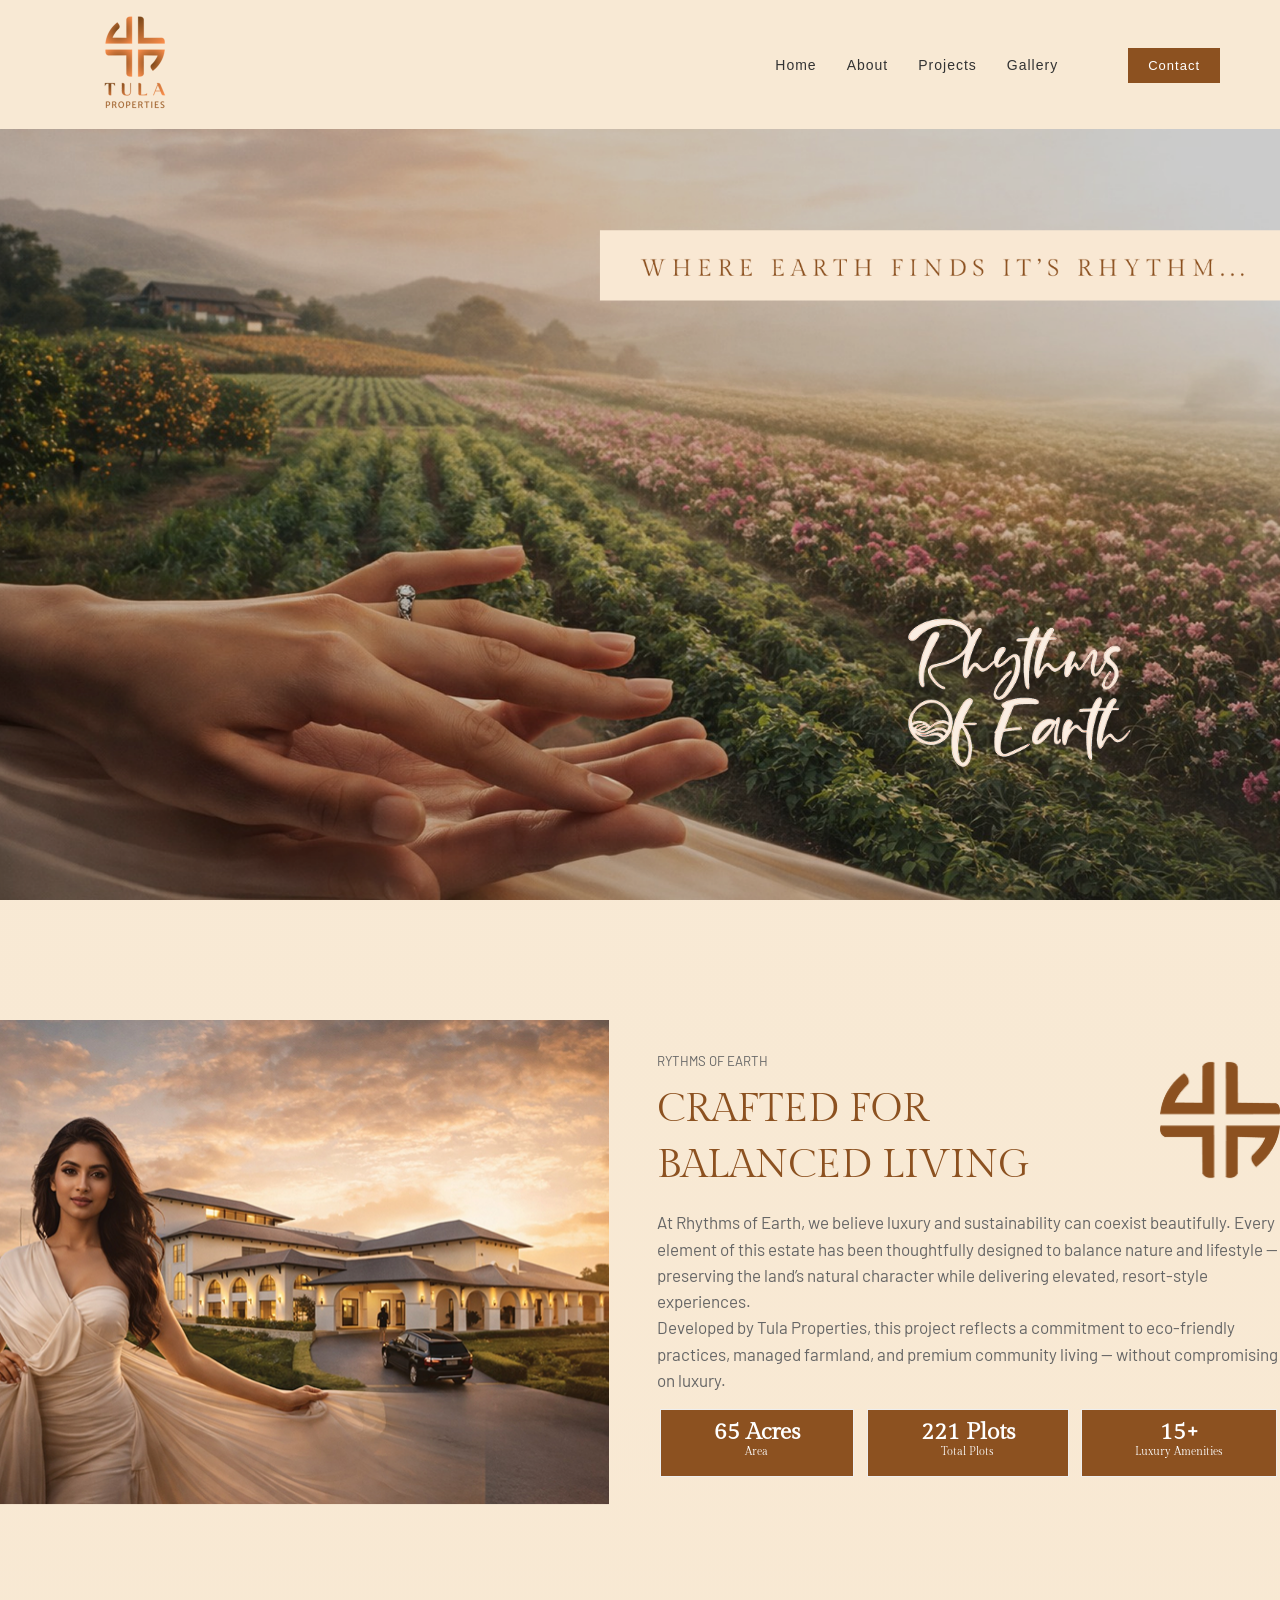
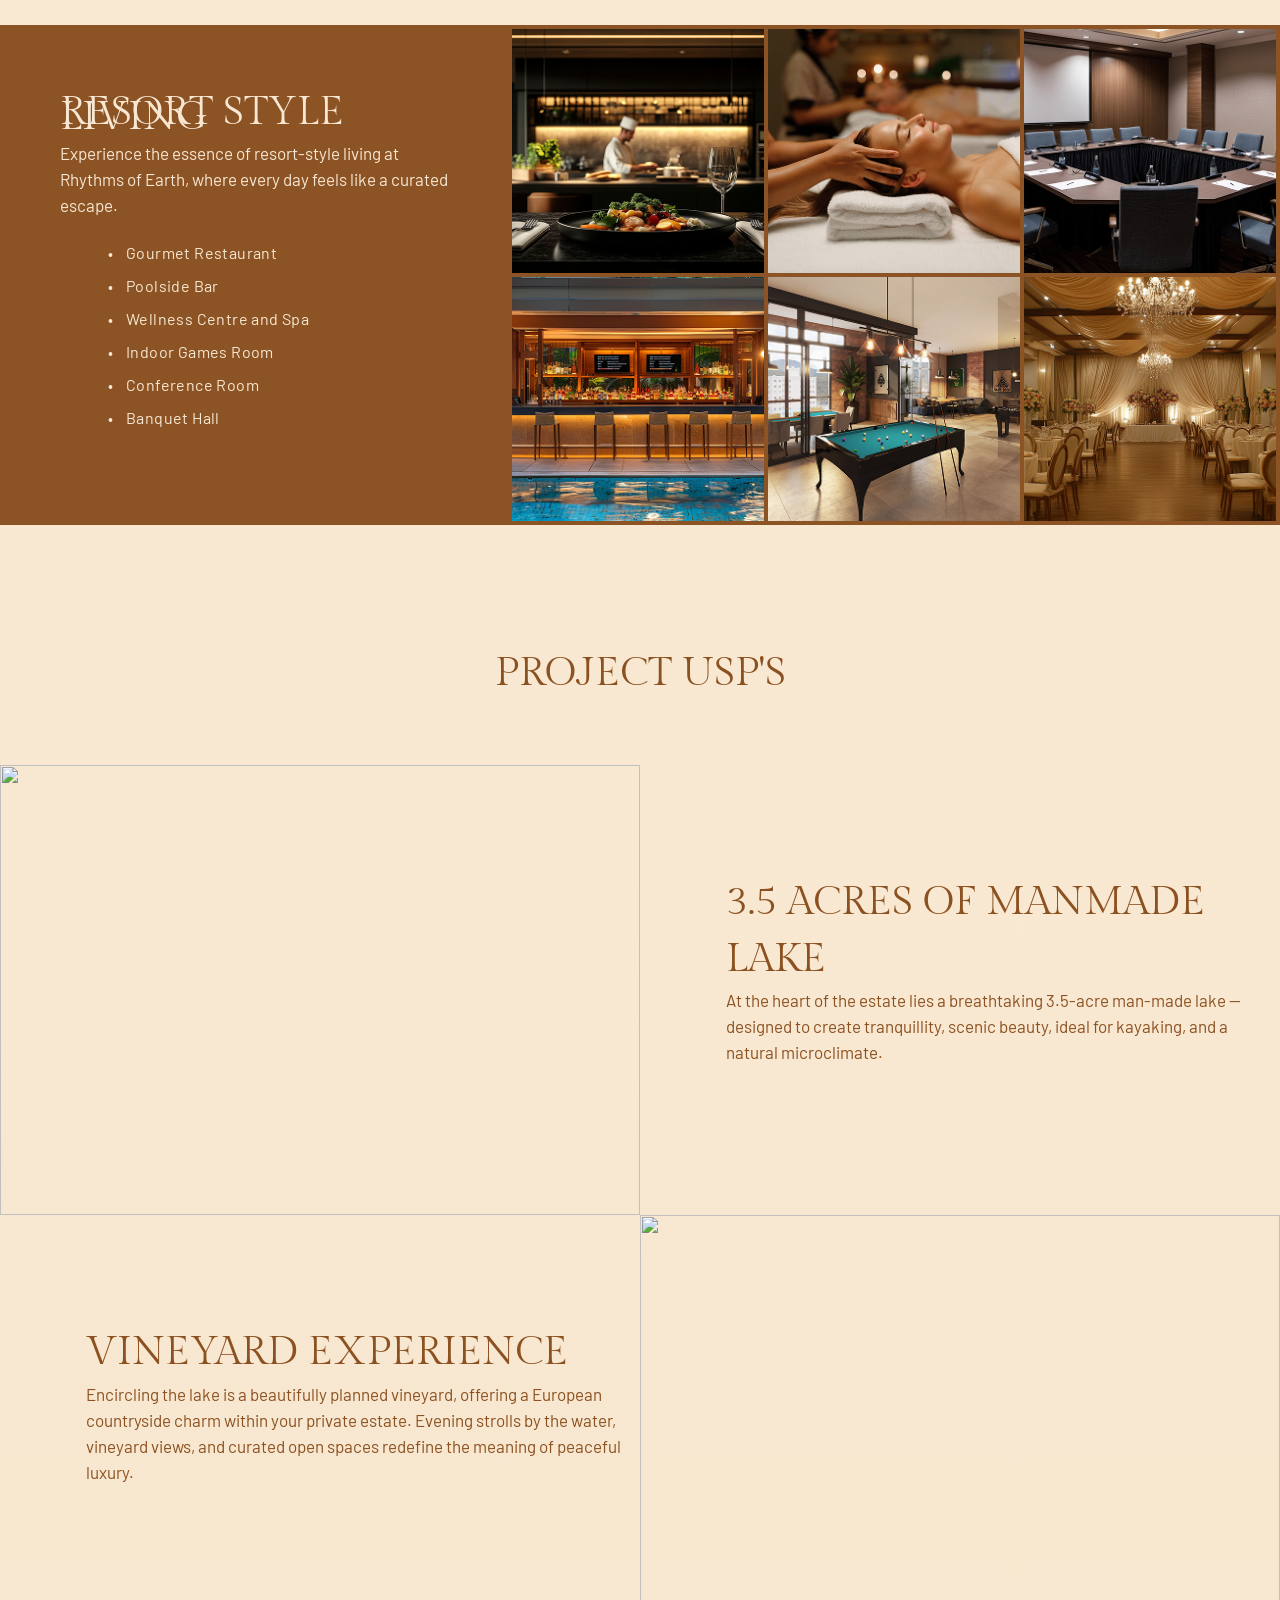
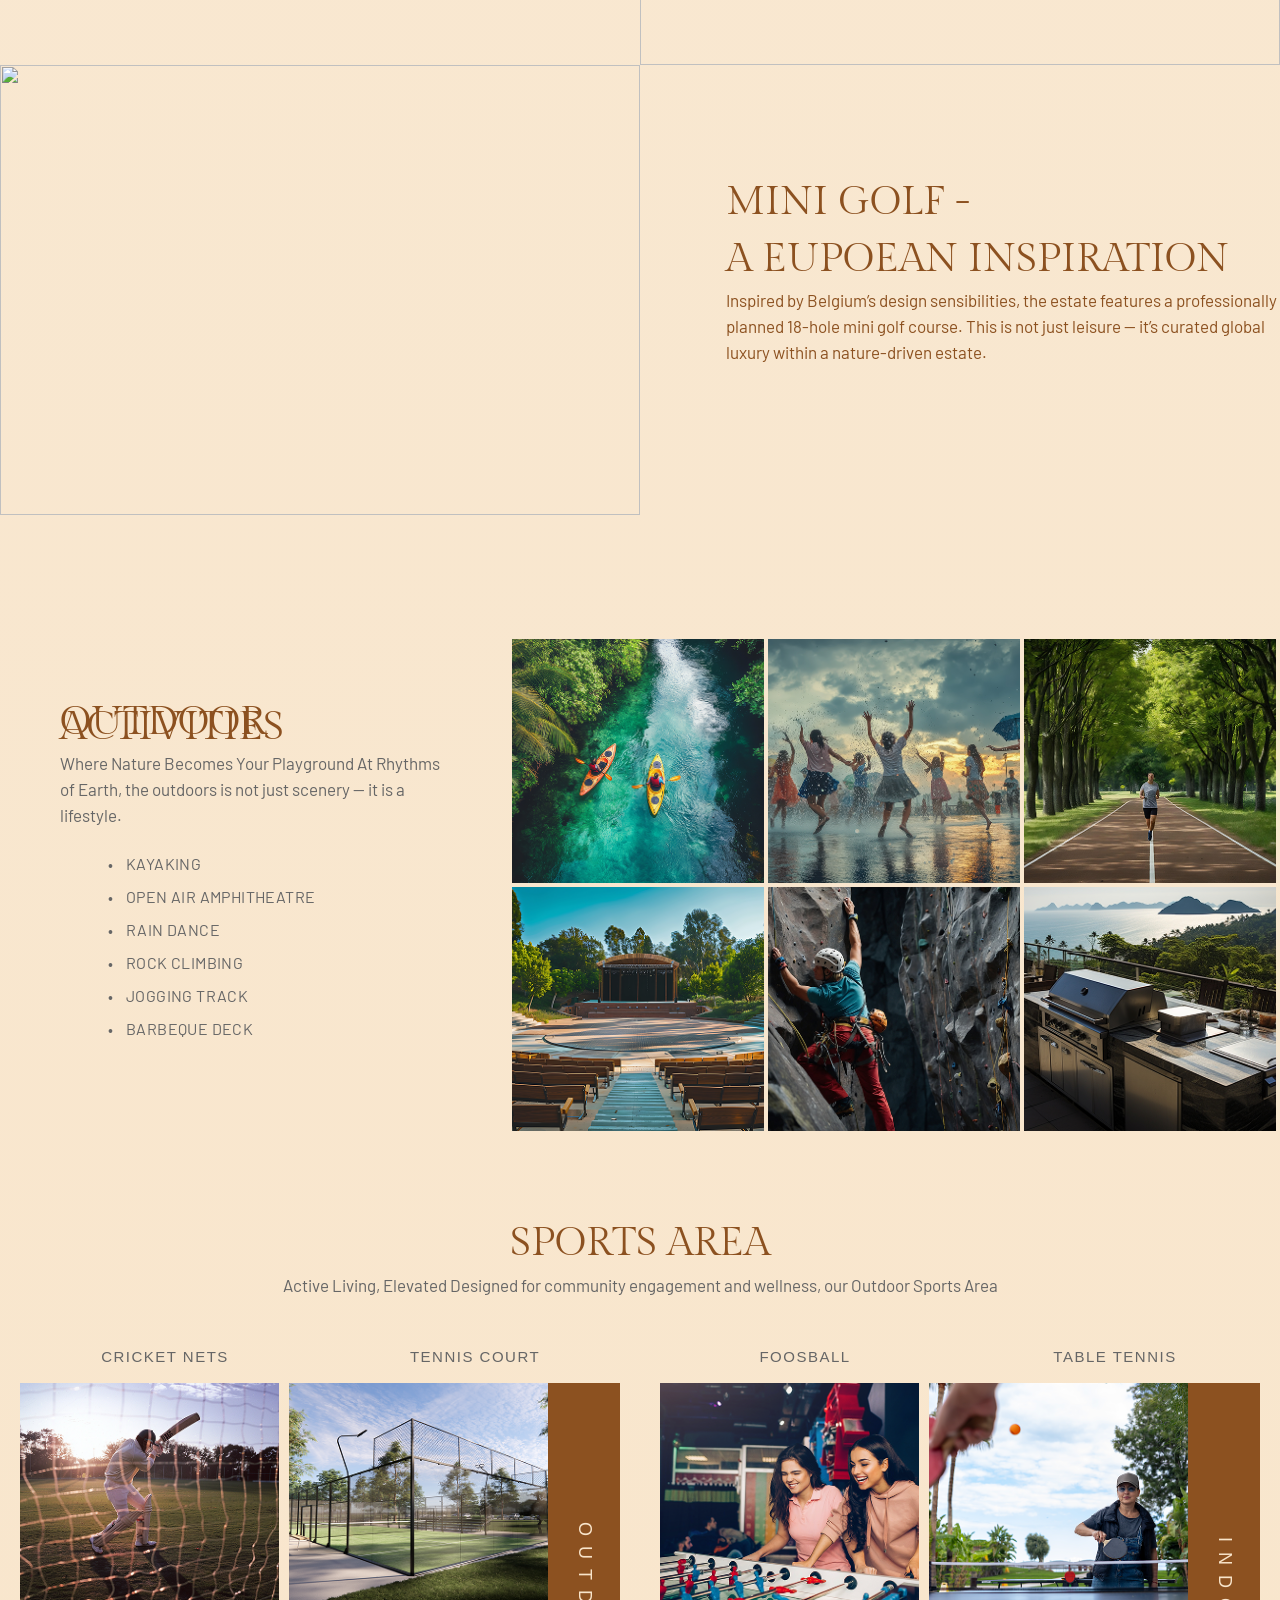
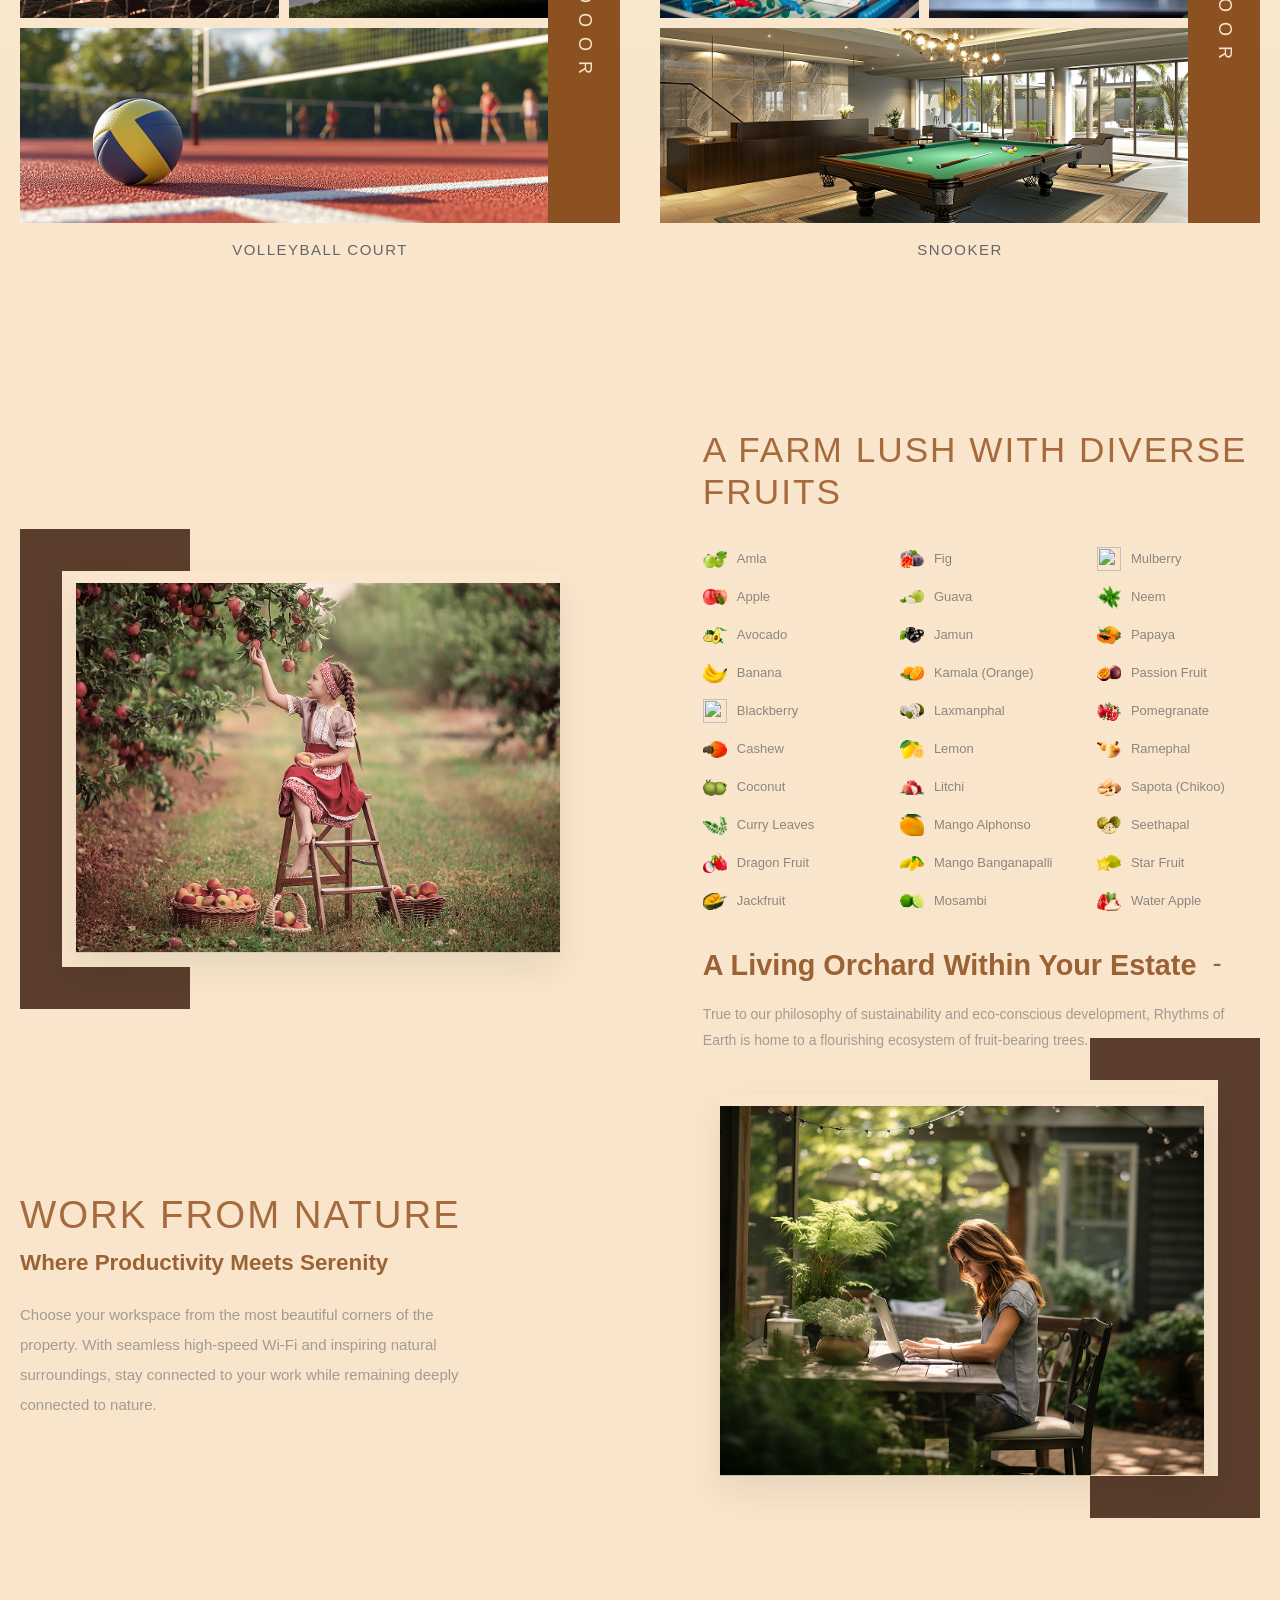
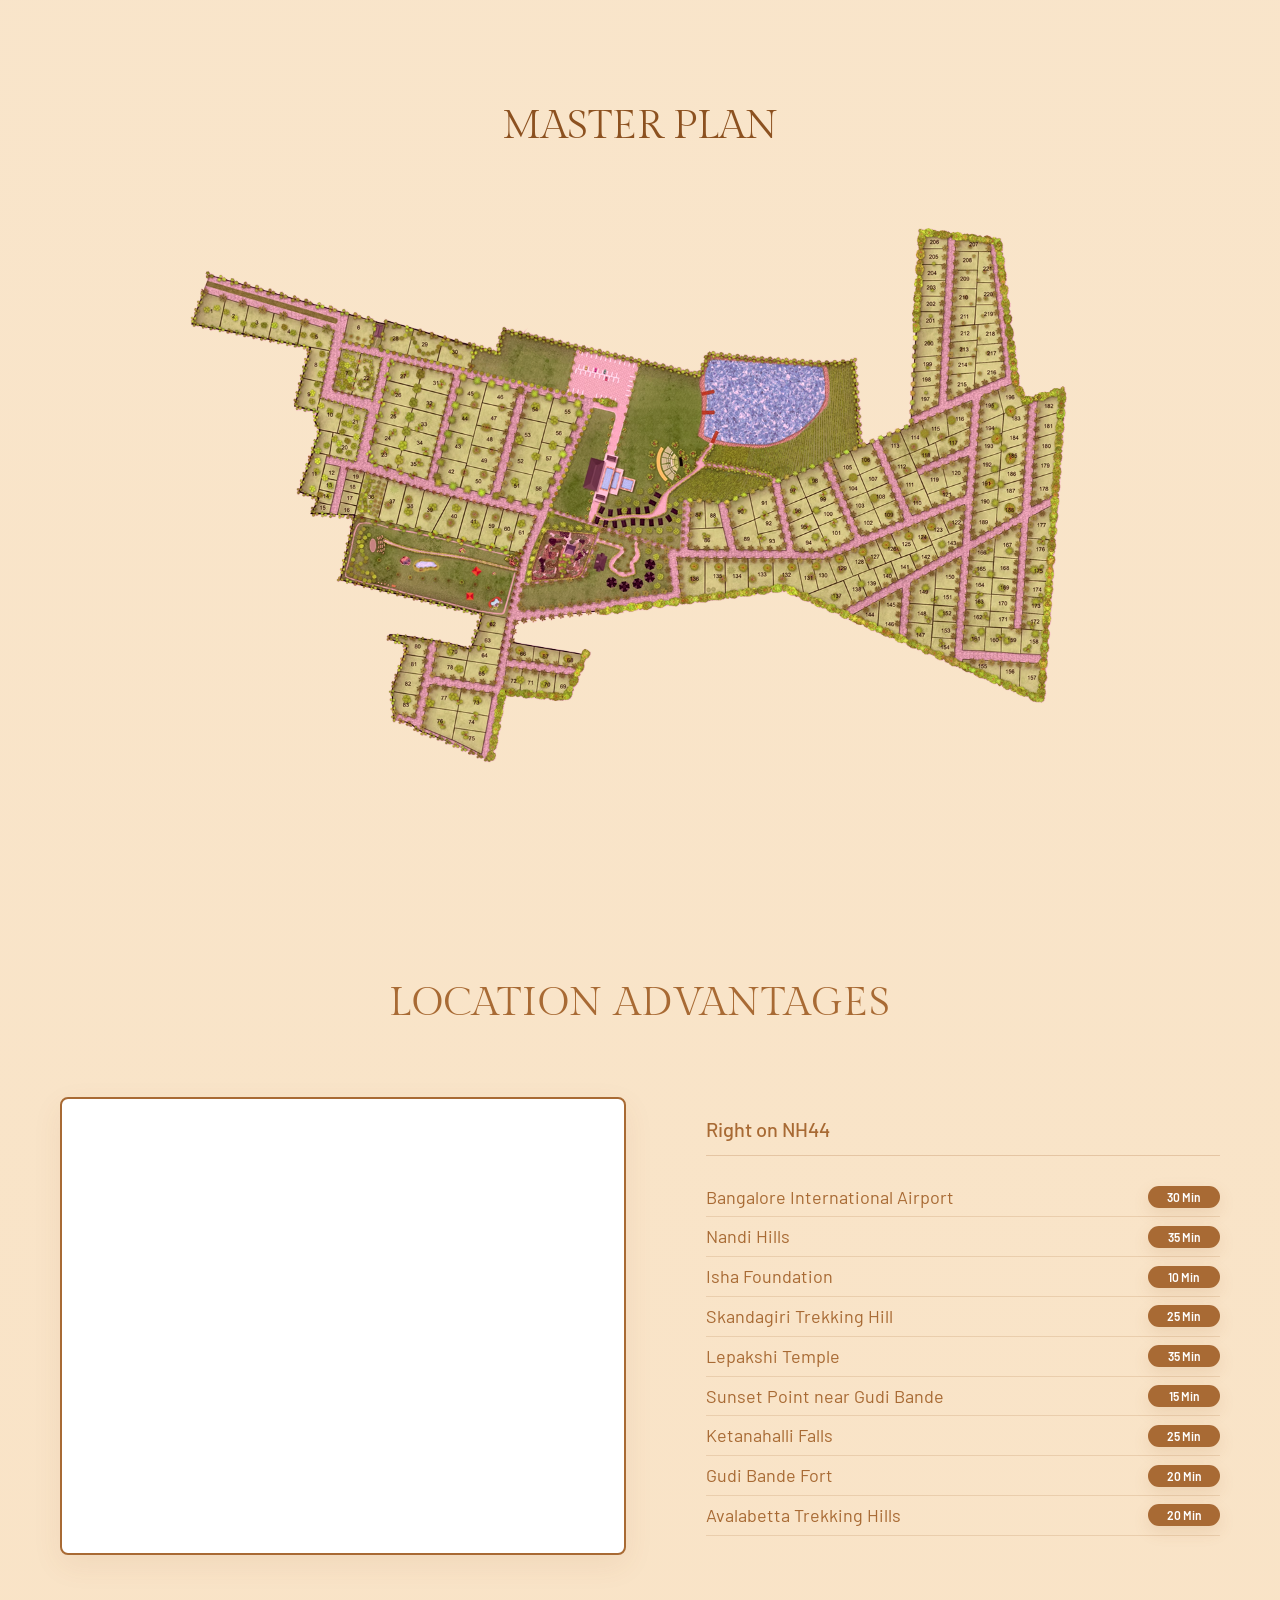
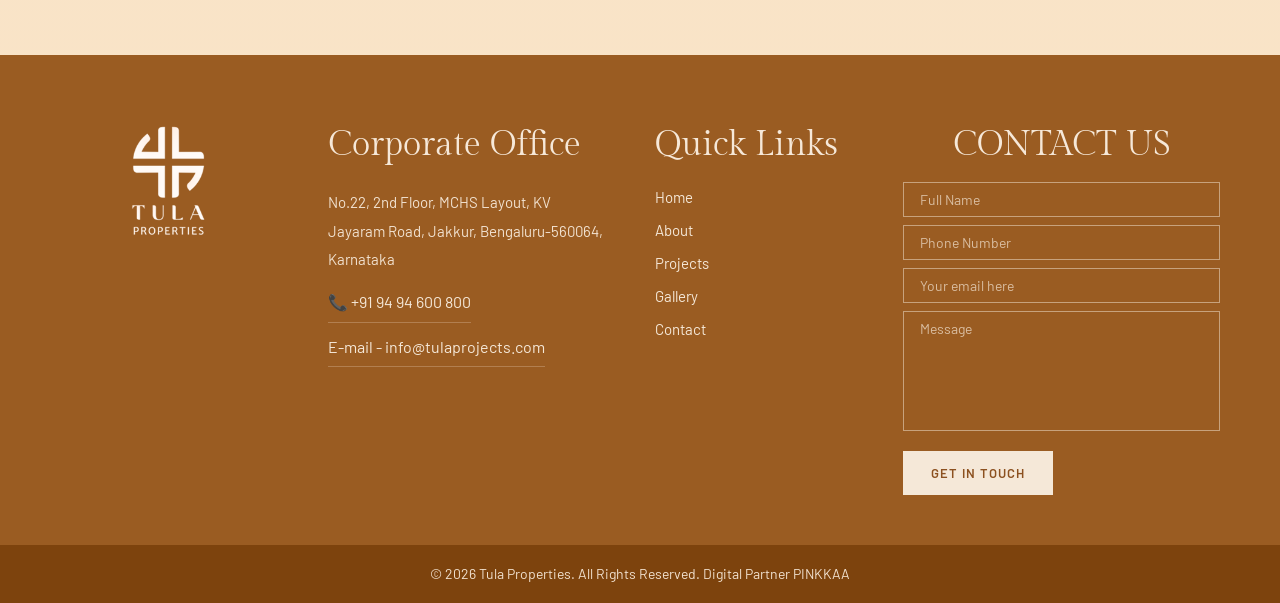
==== commit 47060905: "Initial Comiit" ====
--- a/Projects/index.html
+++ b/Projects/index.html
@@ -14,14 +14,14 @@
             <header class="tula-navbar">
                 <div
                     class="tula-container">
-    
+
                     <!-- Logo -->
                     <div class="tula-logo">
                         <div class="logo-text">
                             <img src="./Images/Logo.png" alt="Logo" class="nav-logo">
                         </div>
                     </div>
-    
+
                     <!-- Nav Links -->
                     <nav class="tula-nav">
                         <ul class="tula-nav-links">
@@ -43,15 +43,15 @@
                             <a href="#" class="tula-btn">Contact</a>
                         </div>
                     </nav>
-    
-    
+
+
                     <!-- Hamburger -->
                     <div class="tula-hamburger" id="tulaHamburger">
                         <span></span>
                         <span></span>
                         <span></span>
                     </div>
-    
+
                 </div>
             </header>
             <section class="hero-section"></section>
@@ -65,7 +65,9 @@
                             <div class="about-title-wrapper">
                                 <div class="about-title-wrapper-left">
                                     <p class="about-sub-title">RYTHMS OF EARTH</p>
-                                    <h2 class="about-title">Crafted for <br> Balanced Living</h2>
+                                    <h2 class="about-title">Crafted for
+                                        <br>
+                                        Balanced Living</h2>
                                 </div>
                                 <div class="about-title-wrapper-right">
                                     <img src="./Images/logo-without-text.png" alt="" class="about-logo">
@@ -73,11 +75,12 @@
                             </div>
                             <div class="about-content-wrapper">
                                 <p class="about-content">At Rhythms of Earth, we believe luxury and sustainability can coexist beautifully.
-                                    Every element of this estate has been thoughtfully designed to balance nature
-                                    and lifestyle — preserving the land’s natural character while delivering elevated,
-                                    resort-style experiences. <br>
+                                                                        Every element of this estate has been thoughtfully designed to balance nature
+                                                                        and lifestyle — preserving the land’s natural character while delivering elevated,
+                                                                        resort-style experiences.
+                                    <br>
                                     Developed by Tula Properties, this project reflects a commitment to eco-friendly practices,
-                                    managed farmland, and premium community living — without compromising on luxury.</p>
+                                                                        managed farmland, and premium community living — without compromising on luxury.</p>
                             </div>
                             <div class="about-points-wrapper">
                                 <div class="about-points">
@@ -98,48 +101,49 @@
                 </div>
             </section>
             <section class="resort-style-section">
-                <div class="resort-container">
-                  
-                  <!-- Left Content -->
-                  <div class="resort-content">
-                    <h2>RESORT STYLE LIVING</h2>
-                    <p>
-                      Experience the essence of resort-style living at Rhythms of
-                      Earth, where every day feels like a curated escape.
-                    </p>
-              
-                    <ul class="resort-list">
-                      <li>Gourmet Restaurant</li>
-                      <li>Poolside Bar</li>
-                      <li>Wellness Centre and Spa</li>
-                      <li>Indoor Games Room</li>
-                      <li>Conference Room</li>
-                      <li>Banquet Hall</li>
-                    </ul>
-                  </div>
-              
-                  <!-- Right Image Grid -->
-                  <div class="resort-gallery">
-                    <div class="gallery-item item1">
-                      <img src="./Images/resort-1.png" alt="Gourmet Restaurant">
-                    </div>
-                    <div class="gallery-item item2">
-                      <img src="./Images/resort-2.png" alt="Spa">
-                    </div>
-                    <div class="gallery-item item3">
-                      <img src="./Images/resort-3.png" alt="Conference Room">
-                    </div>
-                    <div class="gallery-item item4">
-                      <img src="./Images/resort-4.png" alt="Poolside Bar">
-                    </div>
-                    <div class="gallery-item item5">
-                      <img src="./Images/resort-5.png" alt="Games Room">
-                    </div>
-                    <div class="gallery-item item6">
-                      <img src="./Images/resort-6.png" alt="Banquet Hall">
-                    </div>
-                  </div>
-              
+                <div
+                    class="resort-container">
+
+                    <!-- Left Content -->
+                    <div class="resort-content">
+                        <h2>RESORT STYLE LIVING</h2>
+                        <p>
+                            Experience the essence of resort-style living at Rhythms of
+                                                  Earth, where every day feels like a curated escape.
+                        </p>
+
+                        <ul class="resort-list">
+                            <li>Gourmet Restaurant</li>
+                            <li>Poolside Bar</li>
+                            <li>Wellness Centre and Spa</li>
+                            <li>Indoor Games Room</li>
+                            <li>Conference Room</li>
+                            <li>Banquet Hall</li>
+                        </ul>
+                    </div>
+
+                    <!-- Right Image Grid -->
+                    <div class="resort-gallery">
+                        <div class="gallery-item item1">
+                            <img src="./Images/resort-1.png" alt="Gourmet Restaurant">
+                        </div>
+                        <div class="gallery-item item2">
+                            <img src="./Images/resort-2.png" alt="Spa">
+                        </div>
+                        <div class="gallery-item item3">
+                            <img src="./Images/resort-3.png" alt="Conference Room">
+                        </div>
+                        <div class="gallery-item item4">
+                            <img src="./Images/resort-4.png" alt="Poolside Bar">
+                        </div>
+                        <div class="gallery-item item5">
+                            <img src="./Images/resort-5.png" alt="Games Room">
+                        </div>
+                        <div class="gallery-item item6">
+                            <img src="./Images/resort-6.png" alt="Banquet Hall">
+                        </div>
+                    </div>
+
                 </div>
             </section>
             <section class="project-sections">
@@ -155,7 +159,7 @@
                             <div class="project-card-content-wrapper">
                                 <h3 class="project-card-title">3.5 ACRES oF MANMADE LAKE</h3>
                                 <p class="project-card-para">At the heart of the estate lies a breathtaking 3.5-acre man-made lake — designed to create
-                                    tranquillity, scenic beauty, ideal for kayaking, and a natural microclimate.</p>
+                                                                        tranquillity, scenic beauty, ideal for kayaking, and a natural microclimate.</p>
                             </div>
                         </div>
                         <div class="project-card-wrapper reverse">
@@ -165,8 +169,8 @@
                             <div class="project-card-content-wrapper">
                                 <h3 class="project-card-title">VINEYARD EXPERIENCE</h3>
                                 <p class="project-card-para">Encircling the lake is a beautifully planned vineyard, offering a European countryside
-                                    charm within your private estate. Evening strolls by the water, vineyard views, and
-                                    curated open spaces redefine the meaning of peaceful luxury.</p>
+                                                                        charm within your private estate. Evening strolls by the water, vineyard views, and
+                                                                        curated open spaces redefine the meaning of peaceful luxury.</p>
                             </div>
                         </div>
                         <div class="project-card-wrapper">
@@ -174,377 +178,475 @@
                                 <img src="./Images/project3.jpg" alt="" class="project-card-image">
                             </div>
                             <div class="project-card-content-wrapper">
-                                <h3 class="project-card-title">MINI GOLF - <br>
+                                <h3 class="project-card-title">MINI GOLF -
+                                    <br>
                                     A EUPOEAN INSPIRATION</h3>
                                 <p class="project-card-para">Inspired by Belgium’s design sensibilities, the estate features a professionally planned
-                                    18-hole mini golf course. This is not just leisure — it’s curated global luxury within a
-                                    nature-driven estate.</p>
+                                                                        18-hole mini golf course. This is not just leisure — it’s curated global luxury within a
+                                                                        nature-driven estate.</p>
                             </div>
                         </div>
                     </div>
                 </div>
             </section>
             <section class="outdoor-style-section">
-                <div class="outdoor-container">
-                  
-                  <!-- Left Content -->
-                  <div class="outdoor-content">
-                    <h2>OUTDOOR ACTIVITIES</h2>
-                    <p>
-                        Where Nature Becomes Your Playground At Rhythms of Earth,
-                        the outdoors is not just scenery — it is a lifestyle.
-                    </p>
-              
-                    <ul class="outdoor-list">
-                      <li>KAYAKING </li>
-                      <li>OPEN AIR AMPHITHEATRE</li>
-                      <li>RAIN DANCE</li>
-                      <li>ROCK CLIMBING </li>
-                      <li>JOGGING TRACK </li>
-                      <li>BARBEQUE DECK</li>
-                    </ul>
+                <div
+                    class="outdoor-container">
+
+                    <!-- Left Content -->
+                    <div class="outdoor-content">
+                        <h2>OUTDOOR ACTIVITIES</h2>
+                        <p>
+                            Where Nature Becomes Your Playground At Rhythms of Earth,
+                                                    the outdoors is not just scenery — it is a lifestyle.
+                        </p>
+
+                        <ul class="outdoor-list">
+                            <li>KAYAKING
+                            </li>
+                            <li>OPEN AIR AMPHITHEATRE</li>
+                            <li>RAIN DANCE</li>
+                            <li>ROCK CLIMBING
+                            </li>
+                            <li>JOGGING TRACK
+                            </li>
+                            <li>BARBEQUE DECK</li>
+                        </ul>
+                    </div>
+
+                    <!-- Right Image Grid -->
+                    <div class="outdoor-gallery">
+                        <div class="gallery-item item1">
+                            <img src="./Images/outdoor-1.png" alt="Gourmet Restaurant">
+                        </div>
+                        <div class="gallery-item item2">
+                            <img src="./Images/outdoor-2.png" alt="Spa">
+                        </div>
+                        <div class="gallery-item item3">
+                            <img src="./Images/outdoor-3.png" alt="Conference Room">
+                        </div>
+                        <div class="gallery-item item4">
+                            <img src="./Images/outdoor-4.png" alt="Poolside Bar">
+                        </div>
+                        <div class="gallery-item item5">
+                            <img src="./Images/outdoor-5.png" alt="Games Room">
+                        </div>
+                        <div class="gallery-item item6">
+                            <img src="./Images/outdoor-6.png" alt="Banquet Hall">
+                        </div>
+                    </div>
+
+                </div>
+            </section>
+            <section class="sports-area-section">
+                <div
+                    class="sports-area-container">
+                    <!-- Heading -->
+                    <div class="sports-area-header">
+                        <h2>SPORTS AREA</h2>
+                        <p>
+                            Active Living, Elevated Designed for community engagement and wellness,
+                                                  our Outdoor Sports Area
+                        </p>
+                    </div>
+
+                    <!-- Main Grid -->
+                    <div
+                        class="sports-area-grid">
+
+                        <!-- LEFT CARD -->
+                        <div class="sports-card">
+                            <div class="sports-card-top-labels">
+                                <span>CRICKET NETS</span>
+                                <span>TENNIS COURT</span>
+                            </div>
+
+                            <div class="sports-card-layout">
+                                <div class="sports-card-images sports-card-images-left">
+                                    <div class="sports-img sports-img-1">
+                                        <img src="./Images/cricket.png" alt="Cricket Nets">
+                                    </div>
+                                    <div class="sports-img sports-img-2">
+                                        <img src="./Images/tennis.png" alt="Tennis Court">
+                                    </div>
+                                    <div class="sports-img sports-img-3 sports-wide">
+                                        <img src="./Images/volleyball.png" alt="Volleyball Court">
+                                    </div>
+                                </div>
+
+                                <div class="sports-strap">
+                                    <span>OUTDOOR</span>
+                                </div>
+                            </div>
+
+                            <div class="sports-card-bottom-label">
+                                <span>VOLLEYBALL COURT</span>
+                            </div>
+                        </div>
+
+                        <!-- RIGHT CARD -->
+                        <div class="sports-card">
+                            <div class="sports-card-top-labels">
+                                <span>FOOSBALL</span>
+                                <span>TABLE TENNIS</span>
+                            </div>
+
+                            <div class="sports-card-layout">
+                                <div class="sports-card-images sports-card-images-right">
+                                    <div class="sports-img sports-img-4">
+                                        <img src="./Images/foosball.png" alt="Foosball">
+                                    </div>
+                                    <div class="sports-img sports-img-5">
+                                        <img src="./Images/table-tennis.png" alt="Table Tennis">
+                                    </div>
+                                    <div class="sports-img sports-img-6 sports-wide">
+                                        <img src="./Images/snooker.png" alt="Snooker">
+                                    </div>
+                                </div>
+
+                                <div class="sports-strap">
+                                    <span>INDOOR</span>
+                                </div>
+                            </div>
+
+                            <div class="sports-card-bottom-label">
+                                <span>SNOOKER</span>
+                            </div>
+                        </div>
+
+                    </div>
+                </div>
+            </section>
+            <section class="nature-lifestyle-section">
+                <div
+                    class="main-container">
+
+                    <!-- TOP BLOCK -->
+                    <div
+                        class="nature-top-block">
+
+                        <!-- Left Image with Frame -->
+                        <div class="nature-framed-image nature-frame-left">
+                            <div class="nature-frame-shape"></div>
+                            <div class="nature-image-box">
+                                <img src="./Images/farm-image.png" alt="Farm lush with diverse fruits">
+                            </div>
+                        </div>
+
+                        <!-- Right Content -->
+                        <div class="nature-top-content">
+                            <h2 class="nature-main-title">A FARM LUSH WITH DIVERSE FRUITS</h2>
+
+                            <div class="nature-fruit-grid">
+                                <div class="fruit-item"><img src="./Icons/amla.svg" alt="">
+                                    <span>Amla</span>
+                                </div>
+                                <div class="fruit-item"><img src="./Icons/fig.svg" alt="">
+                                    <span>Fig</span>
+                                </div>
+                                <div class="fruit-item"><img src="./icons/mulberry.svg" alt="">
+                                    <span>Mulberry</span>
+                                </div>
+
+                                <div class="fruit-item"><img src="./Icons/apple.svg" alt="">
+                                    <span>Apple</span>
+                                </div>
+                                <div class="fruit-item"><img src="./Icons/guava.svg" alt="">
+                                    <span>Guava</span>
+                                </div>
+                                <div class="fruit-item"><img src="./Icons/neem.svg" alt="">
+                                    <span>Neem</span>
+                                </div>
+
+                                <div class="fruit-item"><img src="./Icons/avocado.svg" alt="">
+                                    <span>Avocado</span>
+                                </div>
+                                <div class="fruit-item"><img src="./Icons/jamun.svg" alt="">
+                                    <span>Jamun</span>
+                                </div>
+                                <div class="fruit-item"><img src="./Icons/papaya.svg" alt="">
+                                    <span>Papaya</span>
+                                </div>
+
+                                <div class="fruit-item"><img src="./Icons/banana.svg" alt="">
+                                    <span>Banana</span>
+                                </div>
+                                <div class="fruit-item"><img src="./Icons/kamala.svg" alt="">
+                                    <span>Kamala (Orange)</span>
+                                </div>
+                                <div class="fruit-item"><img src="./Icons/passion.svg" alt="">
+                                    <span>Passion Fruit</span>
+                                </div>
+
+                                <div class="fruit-item"><img src="./Icons/ alt=" ">
+                                    <span>Blackberry</span>
+                                </div>
+                                <div class="fruit-item"><img src="./Icons/laxmanphal.svg" alt="">
+                                    <span>Laxmanphal</span>
+                                </div>
+                                <div class="fruit-item"><img src="./Icons/pomogranate.svg" alt="">
+                                    <span>Pomegranate</span>
+                                </div>
+
+                                <div class="fruit-item"><img src="./Icons/cashew.svg" alt="">
+                                    <span>Cashew</span>
+                                </div>
+                                <div class="fruit-item"><img src="./Icons/lemon.svg" alt="">
+                                    <span>Lemon</span>
+                                </div>
+                                <div class="fruit-item"><img src="./Icons/ramaphal.svg" alt="">
+                                    <span>Ramephal</span>
+                                </div>
+
+                                <div class="fruit-item"><img src="./Icons/coconut.svg" alt="">
+                                    <span>Coconut</span>
+                                </div>
+                                <div class="fruit-item"><img src="./Icons/litchi.svg" alt="">
+                                    <span>Litchi</span>
+                                </div>
+                                <div class="fruit-item"><img src="./Icons/sapota.svg" alt="">
+                                    <span>Sapota (Chikoo)</span>
+                                </div>
+
+                                <div class="fruit-item"><img src="./Icons/curry.svg" alt="">
+                                    <span>Curry Leaves</span>
+                                </div>
+                                <div class="fruit-item"><img src="./Icons/mango-alphonso.svg" alt="">
+                                    <span>Mango Alphonso</span>
+                                </div>
+                                <div class="fruit-item"><img src="./Icons/seethapal.svg" alt="">
+                                    <span>Seethapal</span>
+                                </div>
+
+                                <div class="fruit-item"><img src="./Icons/dragon-fruit.svg" alt="">
+                                    <span>Dragon Fruit</span>
+                                </div>
+                                <div class="fruit-item"><img src="./Icons/mango-bangenapalli.svg" alt="">
+                                    <span>Mango Banganapalli</span>
+                                </div>
+                                <div class="fruit-item"><img src="./Icons/stat-fruit.svg" alt="">
+                                    <span>Star Fruit</span>
+                                </div>
+
+                                <div class="fruit-item"><img src="./Icons/jackfruit.svg" alt="">
+                                    <span>Jackfruit</span>
+                                </div>
+                                <div class="fruit-item"><img src="./Icons/mosambi.svg" alt="">
+                                    <span>Mosambi</span>
+                                </div>
+                                <div class="fruit-item"><img src="./Icons/water-apple.svg" alt="">
+                                    <span>Water Apple</span>
+                                </div>
+                            </div>
+
+                            <div class="nature-top-bottom-text">
+                                <h3>A Living Orchard Within Your Estate</h3>
+                                <span class="nature-dash">-</span>
+                                <p>
+                                    True to our philosophy of sustainability and eco-conscious development,
+                                                              Rhythms of Earth is home to a flourishing ecosystem of fruit-bearing trees.
+                                </p>
+                            </div>
+                        </div>
+                    </div>
+
+                    <!-- BOTTOM BLOCK -->
+                    <div
+                        class="nature-bottom-block">
+
+                        <!-- Left Content -->
+                        <div class="nature-bottom-content">
+                            <h2>WORK FROM NATURE</h2>
+                            <h4>Where Productivity Meets Serenity</h4>
+                            <p>
+                                Choose your workspace from the most beautiful corners of the property.
+                                                        With seamless high-speed Wi-Fi and inspiring natural surroundings,
+                                                        stay connected to your work while remaining deeply connected to nature.
+                            </p>
+                        </div>
+
+                        <!-- Right Image with Frame -->
+                        <div class="nature-framed-image nature-frame-right">
+                            <div class="nature-frame-shape"></div>
+                            <div class="nature-image-box">
+                                <img src="./Images/work-from-nature.png" alt="Work from nature">
+                            </div>
+                        </div>
+
+                    </div>
+
+                </div>
+            </section>
+
+            <section class="masterplan-section">
+              <div class="main-container">
+                <div class="masterplan-section-wrapper">
+                  <div class="masterplan-title-wrapper">
+                    <h2 class="masterplan-title">MASTER PLAN</h2>
                   </div>
-              
-                  <!-- Right Image Grid -->
-                  <div class="outdoor-gallery">
-                    <div class="gallery-item item1">
-                      <img src="./Images/outdoor-1.png" alt="Gourmet Restaurant">
-                    </div>
-                    <div class="gallery-item item2">
-                      <img src="./Images/outdoor-2.png" alt="Spa">
-                    </div>
-                    <div class="gallery-item item3">
-                      <img src="./Images/outdoor-3.png" alt="Conference Room">
-                    </div>
-                    <div class="gallery-item item4">
-                      <img src="./Images/outdoor-4.png" alt="Poolside Bar">
-                    </div>
-                    <div class="gallery-item item5">
-                      <img src="./Images/outdoor-5.png" alt="Games Room">
-                    </div>
-                    <div class="gallery-item item6">
-                      <img src="./Images/outdoor-6.png" alt="Banquet Hall">
-                    </div>
+                  <div class="masterplan-contetn-wrapper">
+                    <img src="./Images/masterplan.png" alt="" class="masterplan-image" >
                   </div>
-              
-                </div>
-            </section>
-            <section class="sports-area-section">
-                <div class="sports-area-container">
-                  <!-- Heading -->
-                  <div class="sports-area-header">
-                    <h2>SPORTS AREA</h2>
-                    <p>
-                      Active Living, Elevated Designed for community engagement and wellness,
-                      our Outdoor Sports Area
-                    </p>
-                  </div>
-              
-                  <!-- Main Grid -->
-                  <div class="sports-area-grid">
-                    
-                    <!-- LEFT CARD -->
-                    <div class="sports-card">
-                      <div class="sports-card-top-labels">
-                        <span>CRICKET NETS</span>
-                        <span>TENNIS COURT</span>
-                      </div>
-              
-                      <div class="sports-card-layout">
-                        <div class="sports-card-images sports-card-images-left">
-                          <div class="sports-img sports-img-1">
-                            <img src="./Images/cricket.png" alt="Cricket Nets">
-                          </div>
-                          <div class="sports-img sports-img-2">
-                            <img src="./Images/tennis.png" alt="Tennis Court">
-                          </div>
-                          <div class="sports-img sports-img-3 sports-wide">
-                            <img src="./Images/volleyball.png" alt="Volleyball Court">
-                          </div>
-                        </div>
-              
-                        <div class="sports-strap">
-                          <span>OUTDOOR</span>
-                        </div>
-                      </div>
-              
-                      <div class="sports-card-bottom-label">
-                        <span>VOLLEYBALL COURT</span>
-                      </div>
-                    </div>
-              
-                    <!-- RIGHT CARD -->
-                    <div class="sports-card">
-                      <div class="sports-card-top-labels">
-                        <span>FOOSBALL</span>
-                        <span>TABLE TENNIS</span>
-                      </div>
-              
-                      <div class="sports-card-layout">
-                        <div class="sports-card-images sports-card-images-right">
-                          <div class="sports-img sports-img-4">
-                            <img src="./Images/foosball.png" alt="Foosball">
-                          </div>
-                          <div class="sports-img sports-img-5">
-                            <img src="./Images/table-tennis.png" alt="Table Tennis">
-                          </div>
-                          <div class="sports-img sports-img-6 sports-wide">
-                            <img src="./Images/snooker.png" alt="Snooker">
-                          </div>
-                        </div>
-              
-                        <div class="sports-strap">
-                          <span>INDOOR</span>
-                        </div>
-                      </div>
-              
-                      <div class="sports-card-bottom-label">
-                        <span>SNOOKER</span>
-                      </div>
-                    </div>
-              
-                  </div>
-                </div>
-            </section>
-            <section class="nature-lifestyle-section">
-                <div class="main-container">
-              
-                  <!-- TOP BLOCK -->
-                  <div class="nature-top-block">
-              
-                    <!-- Left Image with Frame -->
-                    <div class="nature-framed-image nature-frame-left">
-                      <div class="nature-frame-shape"></div>
-                      <div class="nature-image-box">
-                        <img src="images/farm-lush.jpg" alt="Farm lush with diverse fruits">
-                      </div>
-                    </div>
-              
-                    <!-- Right Content -->
-                    <div class="nature-top-content">
-                      <h2 class="nature-main-title">A FARM LUSH WITH DIVERSE FRUITS</h2>
-              
-                      <div class="nature-fruit-grid">
-                        <div class="fruit-item"><img src="images/icons/amla.png" alt=""> <span>Amla</span></div>
-                        <div class="fruit-item"><img src="images/icons/fig.png" alt=""> <span>Fig</span></div>
-                        <div class="fruit-item"><img src="images/icons/mulberry.png" alt=""> <span>Mulberry</span></div>
-              
-                        <div class="fruit-item"><img src="images/icons/apple.png" alt=""> <span>Apple</span></div>
-                        <div class="fruit-item"><img src="images/icons/guava.png" alt=""> <span>Guava</span></div>
-                        <div class="fruit-item"><img src="images/icons/neem.png" alt=""> <span>Neem</span></div>
-              
-                        <div class="fruit-item"><img src="images/icons/avocado.png" alt=""> <span>Avocado</span></div>
-                        <div class="fruit-item"><img src="images/icons/jamun.png" alt=""> <span>Jamun</span></div>
-                        <div class="fruit-item"><img src="images/icons/papaya.png" alt=""> <span>Papaya</span></div>
-              
-                        <div class="fruit-item"><img src="images/icons/banana.png" alt=""> <span>Banana</span></div>
-                        <div class="fruit-item"><img src="images/icons/kamala.png" alt=""> <span>Kamala (Orange)</span></div>
-                        <div class="fruit-item"><img src="images/icons/passion-fruit.png" alt=""> <span>Passion Fruit</span></div>
-              
-                        <div class="fruit-item"><img src="images/icons/blackberry.png" alt=""> <span>Blackberry</span></div>
-                        <div class="fruit-item"><img src="images/icons/laxmanphal.png" alt=""> <span>Laxmanphal</span></div>
-                        <div class="fruit-item"><img src="images/icons/pomegranate.png" alt=""> <span>Pomegranate</span></div>
-              
-                        <div class="fruit-item"><img src="images/icons/cashew.png" alt=""> <span>Cashew</span></div>
-                        <div class="fruit-item"><img src="images/icons/lemon.png" alt=""> <span>Lemon</span></div>
-                        <div class="fruit-item"><img src="images/icons/ramaphal.png" alt=""> <span>Ramephal</span></div>
-              
-                        <div class="fruit-item"><img src="images/icons/coconut.png" alt=""> <span>Coconut</span></div>
-                        <div class="fruit-item"><img src="images/icons/litchi.png" alt=""> <span>Litchi</span></div>
-                        <div class="fruit-item"><img src="images/icons/sapota.png" alt=""> <span>Sapota (Chikoo)</span></div>
-              
-                        <div class="fruit-item"><img src="images/icons/curry-leaves.png" alt=""> <span>Curry Leaves</span></div>
-                        <div class="fruit-item"><img src="images/icons/mango-alphonso.png" alt=""> <span>Mango Alphonso</span></div>
-                        <div class="fruit-item"><img src="images/icons/seethapal.png" alt=""> <span>Seethapal</span></div>
-              
-                        <div class="fruit-item"><img src="images/icons/dragon-fruit.png" alt=""> <span>Dragon Fruit</span></div>
-                        <div class="fruit-item"><img src="images/icons/mango-banganapalli.png" alt=""> <span>Mango Banganapalli</span></div>
-                        <div class="fruit-item"><img src="images/icons/star-fruit.png" alt=""> <span>Star Fruit</span></div>
-              
-                        <div class="fruit-item"><img src="images/icons/jackfruit.png" alt=""> <span>Jackfruit</span></div>
-                        <div class="fruit-item"><img src="images/icons/mosambi.png" alt=""> <span>Mosambi</span></div>
-                        <div class="fruit-item"><img src="images/icons/water-apple.png" alt=""> <span>Water Apple</span></div>
-                      </div>
-              
-                      <div class="nature-top-bottom-text">
-                        <h3>A Living Orchard Within Your Estate</h3>
-                        <span class="nature-dash">-</span>
-                        <p>
-                          True to our philosophy of sustainability and eco-conscious development,
-                          Rhythms of Earth is home to a flourishing ecosystem of fruit-bearing trees.
+                </div>
+              </div>
+            </section>
+
+
+            <section class="location-advantages-section">
+                <div
+                    class="location-advantages-container">
+
+                    <!-- Heading -->
+                    <div class="location-advantages-title-wrap">
+                        <h2 class="location-advantages-title">LOCATION ADVANTAGES</h2>
+                    </div>
+
+                    <!-- Content -->
+                    <div
+                        class="location-advantages-content">
+
+                        <!-- Left Map -->
+                        <div class="location-map-wrap">
+                            <iframe src="https://www.google.com/maps/embed?pb=!1m18!1m12!1m3!1d3877.5862628130226!2d77.7909375!3d13.622062500000002!2m3!1f0!2f0!3f0!3m2!1i1024!2i768!4f13.1!3m3!1m2!1s0x3bb18dfd9cfeb0d1%3A0xd31e9ae4d488ae07!2sRhythms%20of%20Earth!5e0!3m2!1sen!2sin!4v1775798930728!5m2!1sen!2sin" width="600" height="450" style="border:0;" allowfullscreen="" loading="lazy" referrerpolicy="no-referrer-when-downgrade"></iframe>
+                        </div>
+
+                        <!-- Right Details -->
+                        <div class="location-details-wrap">
+                            <div class="location-top-note">Right on NH44</div>
+
+                            <div class="location-list">
+                                <div class="location-item">
+                                    <span class="location-place">Bangalore International Airport</span>
+                                    <span class="location-time">30 Min</span>
+                                </div>
+
+                                <div class="location-item">
+                                    <span class="location-place">Nandi Hills</span>
+                                    <span class="location-time">35 Min</span>
+                                </div>
+
+                                <div class="location-item">
+                                    <span class="location-place">Isha Foundation</span>
+                                    <span class="location-time">10 Min</span>
+                                </div>
+
+                                <div class="location-item">
+                                    <span class="location-place">Skandagiri Trekking Hill</span>
+                                    <span class="location-time">25 Min</span>
+                                </div>
+
+                                <div class="location-item">
+                                    <span class="location-place">Lepakshi Temple</span>
+                                    <span class="location-time">35 Min</span>
+                                </div>
+
+                                <div class="location-item">
+                                    <span class="location-place">Sunset Point near Gudi Bande</span>
+                                    <span class="location-time">15 Min</span>
+                                </div>
+
+                                <div class="location-item">
+                                    <span class="location-place">Ketanahalli Falls</span>
+                                    <span class="location-time">25 Min</span>
+                                </div>
+
+                                <div class="location-item">
+                                    <span class="location-place">Gudi Bande Fort</span>
+                                    <span class="location-time">20 Min</span>
+                                </div>
+
+                                <div class="location-item">
+                                    <span class="location-place">Avalabetta Trekking Hills</span>
+                                    <span class="location-time">20 Min</span>
+                                </div>
+                            </div>
+                        </div>
+
+                    </div>
+                </div>
+            </section>
+            <footer class="lux-footer">
+                <div
+                    class="lux-footer-container">
+
+                    <!-- Logo Section -->
+                    <div class="lux-footer-col lux-footer-brand">
+                        <a href="#" class="lux-footer-logo">
+                            <img src="./Images/logo-white.png" alt="Tula Properties Logo">
+                        </a>
+                    </div>
+
+                    <!-- Corporate Office -->
+                    <div class="lux-footer-col">
+                        <h3 class="lux-footer-heading">Corporate Office</h3>
+                        <p class="lux-footer-text">
+                            No.22, 2nd Floor, MCHS Layout, KV Jayaram Road, Jakkur, Bengaluru-560064, Karnataka
                         </p>
-                      </div>
-                    </div>
-                  </div>
-              
-                  <!-- BOTTOM BLOCK -->
-                  <div class="nature-bottom-block">
-              
-                    <!-- Left Content -->
-                    <div class="nature-bottom-content">
-                      <h2>WORK FROM NATURE</h2>
-                      <h4>Where Productivity Meets Serenity</h4>
-                      <p>
-                        Choose your workspace from the most beautiful corners of the property.
-                        With seamless high-speed Wi-Fi and inspiring natural surroundings,
-                        stay connected to your work while remaining deeply connected to nature.
-                      </p>
-                    </div>
-              
-                    <!-- Right Image with Frame -->
-                    <div class="nature-framed-image nature-frame-right">
-                      <div class="nature-frame-shape"></div>
-                      <div class="nature-image-box">
-                        <img src="images/work-from-nature.jpg" alt="Work from nature">
-                      </div>
-                    </div>
-              
-                  </div>
-              
-                </div>
-            </section>
-            <section class="location-advantages-section">
-                <div class="location-advantages-container">
-                  
-                  <!-- Heading -->
-                  <div class="location-advantages-title-wrap">
-                    <h2 class="location-advantages-title">LOCATION ADVANTAGES</h2>
-                  </div>
-              
-                  <!-- Content -->
-                  <div class="location-advantages-content">
-                    
-                    <!-- Left Map -->
-                    <div class="location-map-wrap">
-                      <img src="./Images/location-map.jpg" alt="Location Map" class="location-map-img">
-                    </div>
-              
-                    <!-- Right Details -->
-                    <div class="location-details-wrap">
-                      <div class="location-top-note">Right on NH44</div>
-              
-                      <div class="location-list">
-                        <div class="location-item">
-                          <span class="location-place">Bangalore International Airport</span>
-                          <span class="location-time">30 Min</span>
-                        </div>
-              
-                        <div class="location-item">
-                          <span class="location-place">Nandi Hills</span>
-                          <span class="location-time">35 Min</span>
-                        </div>
-              
-                        <div class="location-item">
-                          <span class="location-place">Isha Foundation</span>
-                          <span class="location-time">10 Min</span>
-                        </div>
-              
-                        <div class="location-item">
-                          <span class="location-place">Skandagiri Trekking Hill</span>
-                          <span class="location-time">25 Min</span>
-                        </div>
-              
-                        <div class="location-item">
-                          <span class="location-place">Lepakshi Temple</span>
-                          <span class="location-time">35 Min</span>
-                        </div>
-              
-                        <div class="location-item">
-                          <span class="location-place">Sunset Point near Gudi Bande</span>
-                          <span class="location-time">15 Min</span>
-                        </div>
-              
-                        <div class="location-item">
-                          <span class="location-place">Ketanahalli Falls</span>
-                          <span class="location-time">25 Min</span>
-                        </div>
-              
-                        <div class="location-item">
-                          <span class="location-place">Gudi Bande Fort</span>
-                          <span class="location-time">20 Min</span>
-                        </div>
-              
-                        <div class="location-item">
-                          <span class="location-place">Avalabetta Trekking Hills</span>
-                          <span class="location-time">20 Min</span>
-                        </div>
-                      </div>
-                    </div>
-              
-                  </div>
-                </div>
-            </section>
-            <footer class="lux-footer">
-                <div class="lux-footer-container">
-                  
-                  <!-- Logo Section -->
-                  <div class="lux-footer-col lux-footer-brand">
-                    <a href="#" class="lux-footer-logo">
-                      <img src="./Images/footer-logo.png" alt="Tula Properties Logo">
-                    </a>
-                  </div>
-              
-                  <!-- Corporate Office -->
-                  <div class="lux-footer-col">
-                    <h3 class="lux-footer-heading">Corporate Office</h3>
-                    <p class="lux-footer-text">
-                      No.22, 2nd Floor, MCHS Layout, KV Jayaram Road, Jakkur, Bengaluru-560064, Karnataka
-                    </p>
-              
-                    <a href="tel:+919494600800" class="lux-footer-contact">
-                      📞 +91 94 94 600 800
-                    </a>
-              
-                    <a href="mailto:info@tulaprojects.com" class="lux-footer-contact">
-                      E-mail - info@tulaprojects.com
-                    </a>
-                  </div>
-              
-                  <!-- Quick Links -->
-                  <div class="lux-footer-col">
-                    <h3 class="lux-footer-heading">Quick Links</h3>
-                    <ul class="lux-footer-links">
-                      <li><a href="#">Home</a></li>
-                      <li><a href="#">About</a></li>
-                      <li><a href="#">Projects</a></li>
-                      <li><a href="#">Gallery</a></li>
-                      <li><a href="#">Contact</a></li>
-                    </ul>
-                  </div>
-              
-                  <!-- Contact Form -->
-                  <div class="lux-footer-col lux-footer-form-wrap">
-                    <h3 class="lux-footer-heading lux-footer-form-title">CONTACT US</h3>
-              
-                    <form class="lux-footer-form">
-                      <input type="text" placeholder="Full Name" required>
-                      <input type="tel" placeholder="Phone Number" required>
-                      <input type="email" placeholder="Your email here" required>
-                      <textarea placeholder="Message" rows="4"></textarea>
-              
-                      <div class="lux-footer-form-bottom">
-                        <button type="submit" class="lux-footer-btn">GET IN TOUCH</button>
-              
-                        <div class="lux-footer-socials">
-                          <a href="#" aria-label="Instagram">
-                            <i class="fa-brands fa-instagram"></i>
-                          </a>
-                          <a href="#" aria-label="Twitter">
-                            <i class="fa-brands fa-x-twitter"></i>
-                          </a>
-                          <a href="#" aria-label="Facebook">
-                            <i class="fa-brands fa-facebook-f"></i>
-                          </a>
-                        </div>
-                      </div>
-                    </form>
-                  </div>
-              
-                </div>
-              
+
+                        <a href="tel:+919494600800" class="lux-footer-contact">
+                            📞 +91 94 94 600 800
+                        </a>
+
+                        <a href="mailto:info@tulaprojects.com" class="lux-footer-contact">
+                            E-mail - info@tulaprojects.com
+                        </a>
+                    </div>
+
+                    <!-- Quick Links -->
+                    <div class="lux-footer-col">
+                        <h3 class="lux-footer-heading">Quick Links</h3>
+                        <ul class="lux-footer-links">
+                            <li>
+                                <a href="#">Home</a>
+                            </li>
+                            <li>
+                                <a href="#">About</a>
+                            </li>
+                            <li>
+                                <a href="#">Projects</a>
+                            </li>
+                            <li>
+                                <a href="#">Gallery</a>
+                            </li>
+                            <li>
+                                <a href="#">Contact</a>
+                            </li>
+                        </ul>
+                    </div>
+
+                    <!-- Contact Form -->
+                    <div class="lux-footer-col lux-footer-form-wrap">
+                        <h3 class="lux-footer-heading lux-footer-form-title">CONTACT US</h3>
+
+                        <form class="lux-footer-form">
+                            <input type="text" placeholder="Full Name" required>
+                            <input type="tel" placeholder="Phone Number" required>
+                            <input type="email" placeholder="Your email here" required>
+                            <textarea placeholder="Message" rows="4"></textarea>
+
+                            <div class="lux-footer-form-bottom">
+                                <button type="submit" class="lux-footer-btn">GET IN TOUCH</button>
+
+                                <div class="lux-footer-socials">
+                                    <a href="#" aria-label="Instagram">
+                                        <i class="fa-brands fa-instagram"></i>
+                                    </a>
+                                    <a href="#" aria-label="Twitter">
+                                        <i class="fa-brands fa-x-twitter"></i>
+                                    </a>
+                                    <a href="#" aria-label="Facebook">
+                                        <i class="fa-brands fa-facebook-f"></i>
+                                    </a>
+                                </div>
+                            </div>
+                        </form>
+                    </div>
+
+                </div>
+
                 <!-- Bottom Bar -->
                 <div class="lux-footer-bottom">
-                  <p>© 2026 Tula Properties. All Rights Reserved. Digital Partner PINKKAA</p>
+                    <p>© 2026 Tula Properties. All Rights Reserved. Digital Partner PINKKAA</p>
                 </div>
             </footer>
         </main>
--- a/Projects/style.css
+++ b/Projects/style.css
@@ -519,6 +519,7 @@
   justify-content: center;
   align-items: center;
   gap: 0;
+  width: 100%;
 }
 .project-card-wrapper{
   display: flex;
@@ -1248,7 +1249,7 @@
 }
 
 .nature-bottom-block {
-  margin-top: 120px;
+  margin-top: 2.5rem;
   grid-template-columns: 0.9fr 1.1fr;
 }
 
@@ -1266,6 +1267,7 @@
   z-index: 2;
   overflow: hidden;
   box-shadow: 0 15px 35px rgba(0,0,0,0.08);
+  padding-top: 0.75rem;
 }
 
 .nature-image-box img {
@@ -1287,7 +1289,7 @@
   top: 0;
   left: 0;
   width: 170px;
-  height: 370px;
+  height: 480px;
   border-top: 42px solid #5a3d2c;
   border-left: 42px solid #5a3d2c;
   border-bottom: 42px solid #5a3d2c;
@@ -1306,7 +1308,7 @@
   right: 0;
   bottom: 0;
   width: 170px;
-  height: 370px;
+  height: 480px;
   border-top: 42px solid #5a3d2c;
   border-right: 42px solid #5a3d2c;
   border-bottom: 42px solid #5a3d2c;
@@ -1321,7 +1323,7 @@
 }
 
 .nature-main-title {
-  font-size: clamp(2rem, 3vw, 2.9rem);
+  font-size: clamp(2rem, 2.2rem, 2.9rem);
   font-weight: 500;
   letter-spacing: 2px;
   color: #a66a3d;
@@ -1369,6 +1371,7 @@
   align-items: flex-start;
   gap: 16px;
   flex-wrap: wrap;
+  /* padding-top: 8rem; */
 }
 
 .nature-top-bottom-text h3 {
@@ -1630,7 +1633,7 @@
 =========================== */
 .location-advantages-section {
   width: 100%;
-  background: #f5ead9;
+  /* background: #f5ead9; */
   padding: 100px 0;
   position: relative;
   overflow: hidden;
@@ -1652,7 +1655,7 @@
 
 .location-advantages-title {
   font-family: "Gilda Display", serif;
-  font-size: 52px;
+  font-size: 2.5rem;
   font-weight: 400;
   line-height: 1.2;
   color: #a86a34;
@@ -1719,7 +1722,7 @@
   align-items: center;
   justify-content: space-between;
   gap: 20px;
-  padding: 14px 0;
+  padding: 5px 0;
   border-bottom: 1px solid rgba(168, 106, 52, 0.18);
   transition: all 0.3s ease;
 }
@@ -1738,11 +1741,11 @@
 
 .location-time {
   font-family: "Barlow", sans-serif;
-  font-size: 14px;
+  font-size: 12px;
   font-weight: 600;
   color: #fff;
   background: #a86a34;
-  padding: 7px 14px;
+  padding: 4px 14px;
   border-radius: 999px;
   white-space: nowrap;
   min-width: 72px;
@@ -2037,10 +2040,10 @@
   background: transparent;
   border: 1px solid rgba(245, 232, 216, 0.5);
   color: #fff;
-  padding: 14px 16px;
+  padding: 8px 16px;
   font-size: 14px;
   outline: none;
-  margin-bottom: 12px;
+  margin-bottom: 8px;
   transition: all 0.3s ease;
 }
 
@@ -2235,4 +2238,39 @@
   .lux-footer-bottom p {
     font-size: 12px;
   }
+}
+
+
+/* Masterplan Section */
+
+.masterplan-section{
+  width: 100%;
+  padding: 90px 0;
+}
+.masterplan-section-wrapper{
+  display: flex;
+  flex-direction: column;
+  justify-content: center;
+  align-items: center;
+  gap: 3rem;
+}
+.masterplan-title-wrapper{
+  width: 100%;
+  text-align: center;
+}
+.masterplan-title{
+  font-family: "Gilda Display", serif;
+  font-size: 40px;
+  font-weight: 400;
+  line-height: 56.25px;
+  text-transform: uppercase;
+  color: #8C5120;
+}
+.masterplan-contetn-wrapper{
+  width: 100%;
+  max-height: 761px;
+}
+.masterplan-image{
+  width: 100%;
+  height: 100%;
 }
